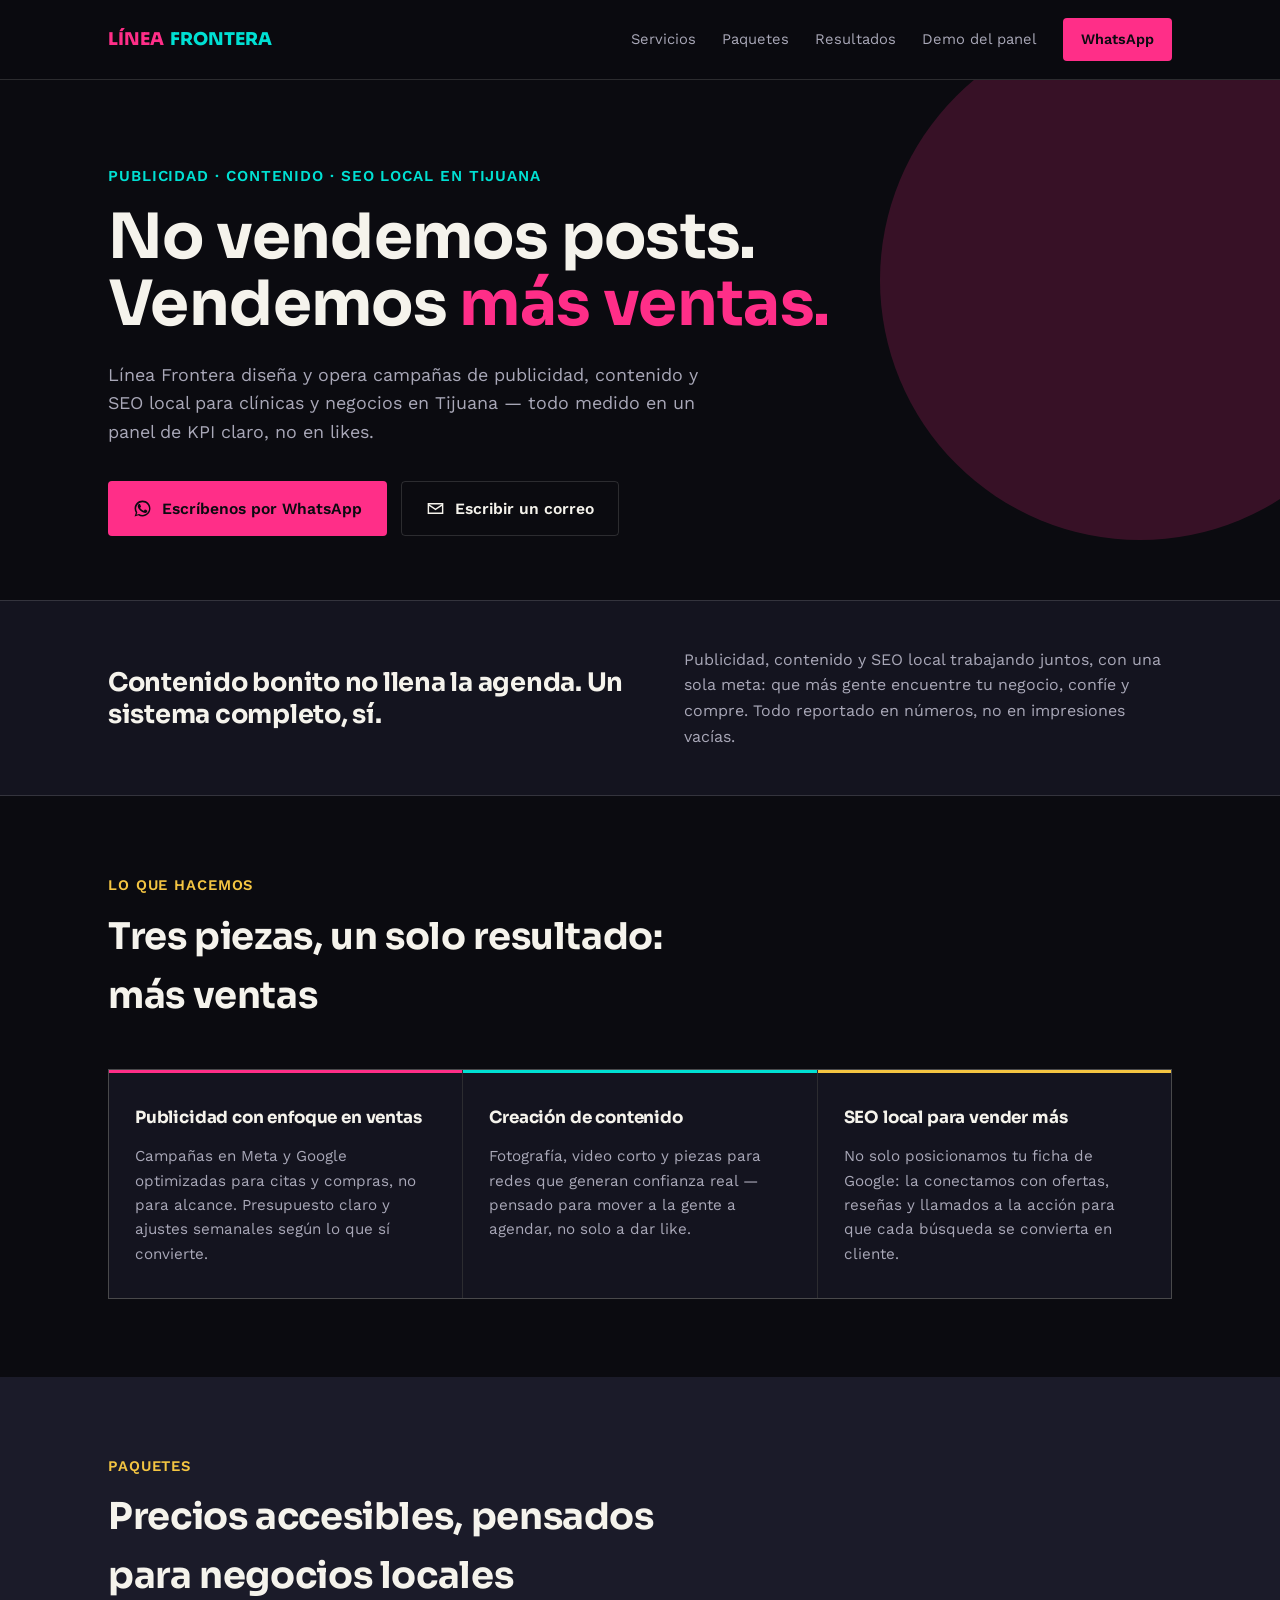
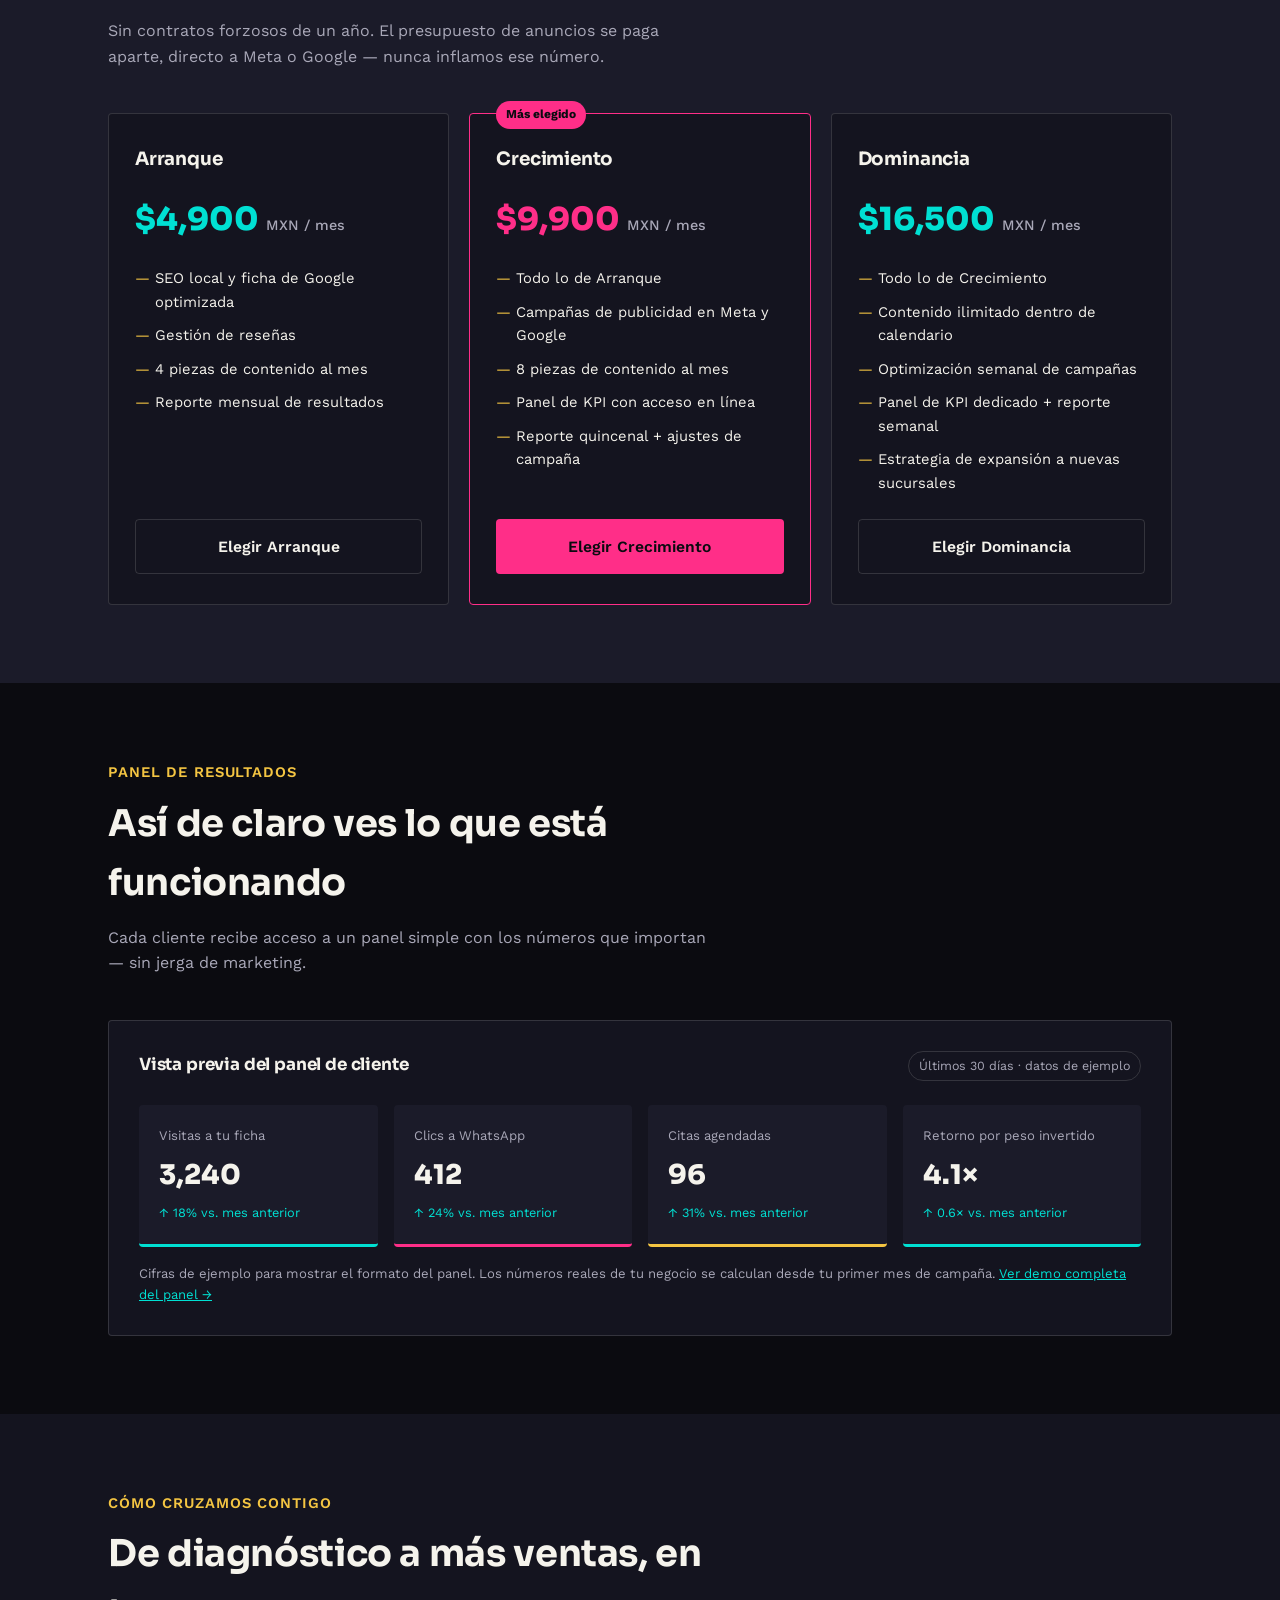
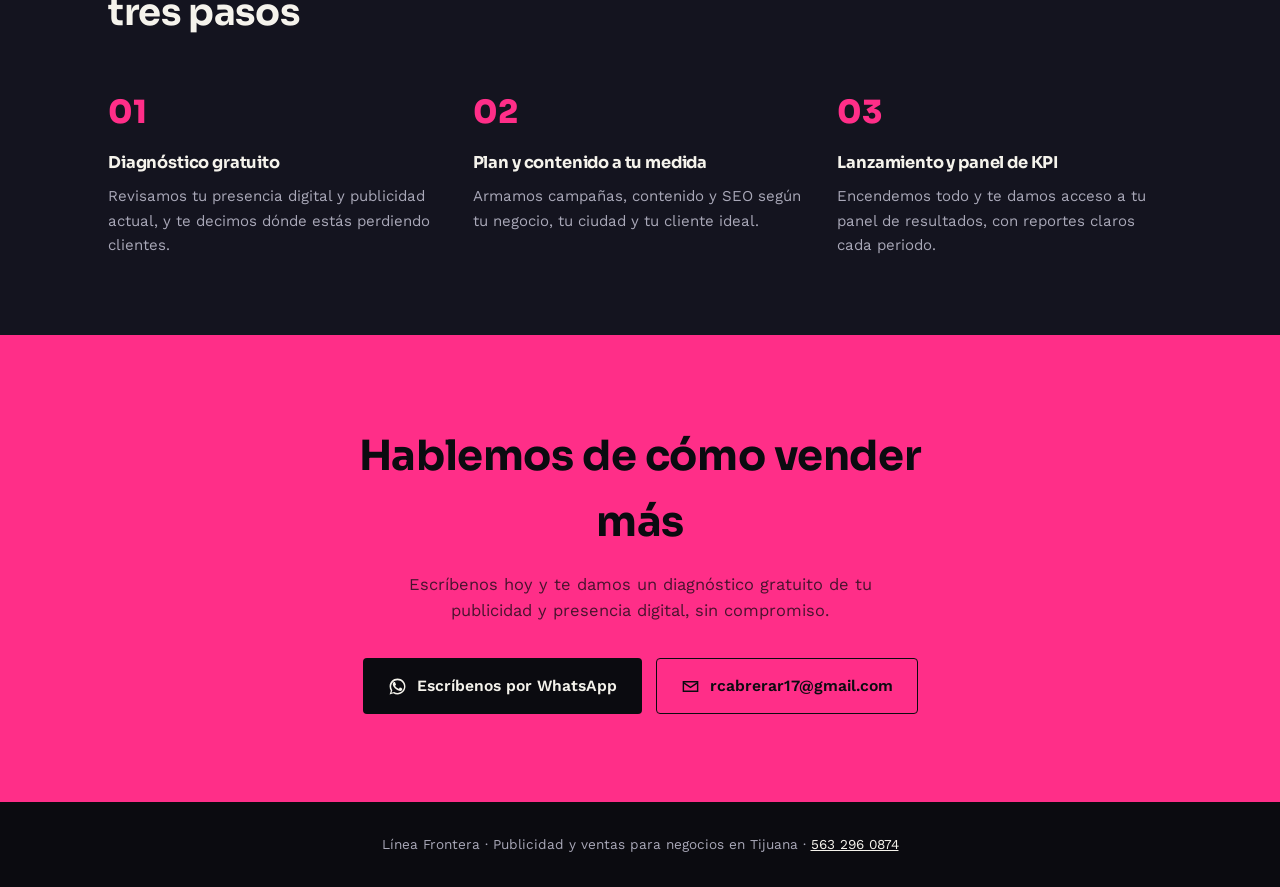
==== index.html @ 4ae6b90d "Add files via upload" ====
<!DOCTYPE html>
<html lang="es">
<head>
<meta charset="UTF-8">
<meta name="viewport" content="width=device-width, initial-scale=1.0">
<title>Línea Frontera — Publicidad y ventas para clínicas en Tijuana</title>
<meta name="description" content="Agencia de publicidad, contenido y SEO local en Tijuana enfocada en generar más pacientes y más ventas, con paneles de KPI claros.">
<link rel="stylesheet" href="styles.css">
</head>
<body>

<header class="top">
  <nav class="nav">
    <div class="brand"><span class="lf-b">LÍNEA</span><span class="lf-f">FRONTERA</span></div>
    <div class="nav-links" id="navLinks">
      <a class="link" href="#servicios">Servicios</a>
      <a class="link" href="#paquetes">Paquetes</a>
      <a class="link" href="#kpi">Resultados</a>
      <a class="link" href="admin.html">Demo del panel</a>
      <a class="cta-nav" href="#contacto">WhatsApp</a>
    </div>
    <button class="menu-btn" id="menuBtn" aria-label="Abrir menú">☰</button>
  </nav>
</header>

<section class="hero">
  <div class="blockbg"></div>
  <div class="wrap">
    <div class="kicker">Publicidad · Contenido · SEO local en Tijuana</div>
    <h1>No vendemos posts.<br>Vendemos <span class="hl">más ventas.</span></h1>
    <p class="lead">Línea Frontera diseña y opera campañas de publicidad, contenido y SEO local para clínicas y negocios en Tijuana — todo medido en un panel de KPI claro, no en likes.</p>
    <div class="cta-row" id="contacto">
      <a class="btn btn-primary" href="https://wa.me/525632960874?text=Hola%2C%20quiero%20informaci%C3%B3n%20sobre%20L%C3%ADnea%20Frontera" target="_blank" rel="noopener">
        <svg viewBox="0 0 24 24" fill="currentColor"><path d="M17.472 14.382c-.297-.149-1.758-.867-2.03-.967-.273-.099-.471-.148-.67.15-.197.297-.767.966-.94 1.164-.173.198-.347.223-.644.075-.297-.15-1.255-.463-2.39-1.475-.883-.788-1.48-1.761-1.653-2.059-.173-.297-.018-.458.13-.606.134-.133.298-.347.446-.52.149-.174.198-.298.298-.497.099-.198.05-.372-.025-.521-.075-.149-.669-1.612-.916-2.207-.242-.579-.487-.5-.669-.51-.173-.008-.371-.01-.57-.01-.198 0-.52.074-.792.372-.272.297-1.04 1.016-1.04 2.479 0 1.462 1.065 2.875 1.213 3.074.148.198 2.096 3.2 5.077 4.487.709.306 1.262.489 1.694.625.712.227 1.36.195 1.871.118.571-.085 1.758-.719 2.006-1.413.248-.694.248-1.289.173-1.413-.074-.124-.272-.198-.57-.347z"/><path d="M12.014 2C6.486 2 2 6.486 2 12.014c0 1.987.577 3.83 1.577 5.396L2 22l4.706-1.55a9.945 9.945 0 0 0 5.308 1.532h.004c5.528 0 10.014-4.486 10.014-10.014C22.032 6.486 17.546 2 12.014 2zm0 18.14h-.003a8.14 8.14 0 0 1-4.146-1.135l-.297-.176-3.09.994.994-3.033-.193-.312a8.11 8.11 0 0 1-1.257-4.35c0-4.478 3.647-8.126 8.13-8.126 4.478 0 8.126 3.648 8.126 8.13 0 4.478-3.648 8.008-8.264 8.008z"/></svg>
        Escríbenos por WhatsApp
      </a>
      <a class="btn btn-outline" href="mailto:rcabrerar17@gmail.com?subject=Quiero%20informaci%C3%B3n%20sobre%20L%C3%ADnea%20Frontera&body=Hola%2C%20me%20interesa%20saber%20m%C3%A1s%20sobre%20sus%20servicios.">
        <svg viewBox="0 0 24 24" fill="none" stroke="currentColor" stroke-width="1.8"><path d="M3 6h18v12H3z"/><path d="M3 7l9 6 9-6"/></svg>
        Escribir un correo
      </a>
    </div>
  </div>
</section>

<div class="strip">
  <div class="wrap">
    <h2>Contenido bonito no llena la agenda. Un sistema completo, sí.</h2>
    <p>Publicidad, contenido y SEO local trabajando juntos, con una sola meta: que más gente encuentre tu negocio, confíe y compre. Todo reportado en números, no en impresiones vacías.</p>
  </div>
</div>

<section class="services" id="servicios">
  <div class="wrap">
    <div class="section-head">
      <div class="kicker">Lo que hacemos</div>
      <h2>Tres piezas, un solo resultado: más ventas</h2>
    </div>
    <div class="services-grid">
      <div class="service">
        <h3>Publicidad con enfoque en ventas</h3>
        <p>Campañas en Meta y Google optimizadas para citas y compras, no para alcance. Presupuesto claro y ajustes semanales según lo que sí convierte.</p>
      </div>
      <div class="service">
        <h3>Creación de contenido</h3>
        <p>Fotografía, video corto y piezas para redes que generan confianza real — pensado para mover a la gente a agendar, no solo a dar like.</p>
      </div>
      <div class="service">
        <h3>SEO local para vender más</h3>
        <p>No solo posicionamos tu ficha de Google: la conectamos con ofertas, reseñas y llamados a la acción para que cada búsqueda se convierta en cliente.</p>
      </div>
    </div>
  </div>
</section>

<section class="packages" id="paquetes">
  <div class="wrap">
    <div class="section-head">
      <div class="kicker">Paquetes</div>
      <h2>Precios accesibles, pensados para negocios locales</h2>
      <p>Sin contratos forzosos de un año. El presupuesto de anuncios se paga aparte, directo a Meta o Google — nunca inflamos ese número.</p>
    </div>
    <div class="pkg-grid">
      <div class="pkg">
        <h3>Arranque</h3>
        <div class="price">$4,900 <small>MXN / mes</small></div>
        <ul>
          <li>SEO local y ficha de Google optimizada</li>
          <li>Gestión de reseñas</li>
          <li>4 piezas de contenido al mes</li>
          <li>Reporte mensual de resultados</li>
        </ul>
        <a class="btn btn-outline" href="https://wa.me/525632960874?text=Hola%2C%20quiero%20el%20paquete%20Arranque%20de%20L%C3%ADnea%20Frontera" target="_blank" rel="noopener">Elegir Arranque</a>
      </div>
      <div class="pkg featured">
        <h3>Crecimiento</h3>
        <div class="price">$9,900 <small>MXN / mes</small></div>
        <ul>
          <li>Todo lo de Arranque</li>
          <li>Campañas de publicidad en Meta y Google</li>
          <li>8 piezas de contenido al mes</li>
          <li>Panel de KPI con acceso en línea</li>
          <li>Reporte quincenal + ajustes de campaña</li>
        </ul>
        <a class="btn btn-primary" href="https://wa.me/525632960874?text=Hola%2C%20quiero%20el%20paquete%20Crecimiento%20de%20L%C3%ADnea%20Frontera" target="_blank" rel="noopener">Elegir Crecimiento</a>
      </div>
      <div class="pkg">
        <h3>Dominancia</h3>
        <div class="price">$16,500 <small>MXN / mes</small></div>
        <ul>
          <li>Todo lo de Crecimiento</li>
          <li>Contenido ilimitado dentro de calendario</li>
          <li>Optimización semanal de campañas</li>
          <li>Panel de KPI dedicado + reporte semanal</li>
          <li>Estrategia de expansión a nuevas sucursales</li>
        </ul>
        <a class="btn btn-outline" href="https://wa.me/525632960874?text=Hola%2C%20quiero%20el%20paquete%20Dominancia%20de%20L%C3%ADnea%20Frontera" target="_blank" rel="noopener">Elegir Dominancia</a>
      </div>
    </div>
  </div>
</section>

<section class="kpi" id="kpi">
  <div class="wrap">
    <div class="section-head">
      <div class="kicker">Panel de resultados</div>
      <h2>Así de claro ves lo que está funcionando</h2>
      <p>Cada cliente recibe acceso a un panel simple con los números que importan — sin jerga de marketing.</p>
    </div>
    <div class="kpi-panel">
      <div class="kpi-panel-head">
        <h3>Vista previa del panel de cliente</h3>
        <span class="kpi-tag">Últimos 30 días · datos de ejemplo</span>
      </div>
      <div class="kpi-cards">
        <div class="kpi-card">
          <div class="label">Visitas a tu ficha</div>
          <div class="value">3,240</div>
          <div class="delta">↑ 18% vs. mes anterior</div>
        </div>
        <div class="kpi-card">
          <div class="label">Clics a WhatsApp</div>
          <div class="value">412</div>
          <div class="delta">↑ 24% vs. mes anterior</div>
        </div>
        <div class="kpi-card">
          <div class="label">Citas agendadas</div>
          <div class="value">96</div>
          <div class="delta">↑ 31% vs. mes anterior</div>
        </div>
        <div class="kpi-card">
          <div class="label">Retorno por peso invertido</div>
          <div class="value">4.1×</div>
          <div class="delta">↑ 0.6× vs. mes anterior</div>
        </div>
      </div>
      <p class="kpi-caption">Cifras de ejemplo para mostrar el formato del panel. Los números reales de tu negocio se calculan desde tu primer mes de campaña. <a href="admin.html" style="color:var(--cyan)">Ver demo completa del panel →</a></p>
    </div>
  </div>
</section>

<section class="process">
  <div class="wrap">
    <div class="section-head">
      <div class="kicker">Cómo cruzamos contigo</div>
      <h2>De diagnóstico a más ventas, en tres pasos</h2>
    </div>
    <div class="steps">
      <div class="step">
        <div class="num">01</div>
        <h3>Diagnóstico gratuito</h3>
        <p>Revisamos tu presencia digital y publicidad actual, y te decimos dónde estás perdiendo clientes.</p>
      </div>
      <div class="step">
        <div class="num">02</div>
        <h3>Plan y contenido a tu medida</h3>
        <p>Armamos campañas, contenido y SEO según tu negocio, tu ciudad y tu cliente ideal.</p>
      </div>
      <div class="step">
        <div class="num">03</div>
        <h3>Lanzamiento y panel de KPI</h3>
        <p>Encendemos todo y te damos acceso a tu panel de resultados, con reportes claros cada periodo.</p>
      </div>
    </div>
  </div>
</section>

<section class="final">
  <div class="wrap">
    <h2>Hablemos de cómo vender más</h2>
    <p>Escríbenos hoy y te damos un diagnóstico gratuito de tu publicidad y presencia digital, sin compromiso.</p>
    <div class="cta-row">
      <a class="btn btn-primary" href="https://wa.me/525632960874?text=Hola%2C%20quiero%20mi%20diagn%C3%B3stico%20gratuito%20con%20L%C3%ADnea%20Frontera" target="_blank" rel="noopener">
        <svg viewBox="0 0 24 24" fill="currentColor"><path d="M17.472 14.382c-.297-.149-1.758-.867-2.03-.967-.273-.099-.471-.148-.67.15-.197.297-.767.966-.94 1.164-.173.198-.347.223-.644.075-.297-.15-1.255-.463-2.39-1.475-.883-.788-1.48-1.761-1.653-2.059-.173-.297-.018-.458.13-.606.134-.133.298-.347.446-.52.149-.174.198-.298.298-.497.099-.198.05-.372-.025-.521-.075-.149-.669-1.612-.916-2.207-.242-.579-.487-.5-.669-.51-.173-.008-.371-.01-.57-.01-.198 0-.52.074-.792.372-.272.297-1.04 1.016-1.04 2.479 0 1.462 1.065 2.875 1.213 3.074.148.198 2.096 3.2 5.077 4.487.709.306 1.262.489 1.694.625.712.227 1.36.195 1.871.118.571-.085 1.758-.719 2.006-1.413.248-.694.248-1.289.173-1.413-.074-.124-.272-.198-.57-.347z"/><path d="M12.014 2C6.486 2 2 6.486 2 12.014c0 1.987.577 3.83 1.577 5.396L2 22l4.706-1.55a9.945 9.945 0 0 0 5.308 1.532h.004c5.528 0 10.014-4.486 10.014-10.014C22.032 6.486 17.546 2 12.014 2zm0 18.14h-.003a8.14 8.14 0 0 1-4.146-1.135l-.297-.176-3.09.994.994-3.033-.193-.312a8.11 8.11 0 0 1-1.257-4.35c0-4.478 3.647-8.126 8.13-8.126 4.478 0 8.126 3.648 8.126 8.13 0 4.478-3.648 8.008-8.264 8.008z"/></svg>
        Escríbenos por WhatsApp
      </a>
      <a class="btn btn-outline" href="mailto:rcabrerar17@gmail.com?subject=Quiero%20mi%20diagn%C3%B3stico%20gratuito&body=Hola%2C%20me%20interesa%20el%20diagn%C3%B3stico%20gratuito%20de%20L%C3%ADnea%20Frontera.">
        <svg viewBox="0 0 24 24" fill="none" stroke="currentColor" stroke-width="1.8"><path d="M3 6h18v12H3z"/><path d="M3 7l9 6 9-6"/></svg>
        rcabrerar17@gmail.com
      </a>
    </div>
  </div>
</section>

<footer>
  Línea Frontera · Publicidad y ventas para negocios en Tijuana · <a href="tel:+525632960874">563 296 0874</a>
</footer>

<script src="script.js"></script>
</body>
</html>
---- styles.css ----
@import url('https://fonts.googleapis.com/css2?family=Sora:wght@500;600;700;800&family=Work+Sans:wght@400;500;600&display=swap');

:root{
  --ink: #0B0B10;
  --panel: #14141F;
  --panel-2: #1B1B29;
  --paper: #F5F3EC;
  --magenta: #FF2E88;
  --cyan: #00E0D3;
  --gold: #F4C542;
  --line: rgba(245,243,236,0.14);
  --muted: #A9A8B8;
  --radius: 4px;
}

*{ box-sizing:border-box; margin:0; padding:0; }
html{ scroll-behavior: smooth; }
body{
  background: var(--ink);
  color: var(--paper);
  font-family: 'Work Sans', sans-serif;
  line-height: 1.6;
  -webkit-font-smoothing: antialiased;
}
h1,h2,h3,.display{
  font-family:'Sora', sans-serif;
  font-weight: 700;
  letter-spacing: -0.01em;
  color: var(--paper);
}
a{ color: inherit; }
.wrap{ max-width: 1120px; margin: 0 auto; padding: 0 28px; }

/* NAV */
header.top{
  position: sticky; top:0; z-index: 50;
  background: rgba(11,11,16,0.92);
  backdrop-filter: blur(6px);
  border-bottom: 1px solid var(--line);
}
.nav{ display:flex; align-items:center; justify-content:space-between; padding: 18px 28px; max-width:1120px; margin:0 auto; }
.brand{ font-family:'Sora',sans-serif; font-weight:800; font-size:1.1rem; display:flex; gap:6px; }
.brand .lf-b{ color: var(--magenta); }
.brand .lf-f{ color: var(--cyan); }
.nav-links{ display:flex; align-items:center; gap: 26px; }
.nav-links a.link{ font-size:0.92rem; color: var(--muted); text-decoration:none; }
.nav-links a.link:hover{ color: var(--paper); }
.cta-nav{
  background: var(--magenta); color: var(--ink); font-weight:600;
  padding: 10px 18px; border-radius: var(--radius); text-decoration:none; font-size:0.9rem;
}
.menu-btn{ display:none; background:none; border:none; color:var(--paper); font-size:1.4rem; cursor:pointer; }

@media (max-width: 780px){
  .nav-links{ display:none; }
  .menu-btn{ display:block; }
  .nav-links.open{
    display:flex; position:absolute; top:64px; left:0; right:0;
    background: var(--ink); flex-direction:column; padding: 20px 28px; gap:16px;
    border-bottom:1px solid var(--line);
  }
}

/* HERO */
.hero{ padding: 84px 0 64px; position:relative; overflow:hidden; }
.hero .blockbg{
  position:absolute; top:-60px; right:-120px; width:520px; height:520px;
  background: var(--magenta); filter: blur(0px); opacity:0.18; border-radius:50%;
}
.hero .kicker{ color: var(--cyan); font-weight:600; font-size:0.95rem; margin-bottom:16px; text-transform:uppercase; letter-spacing:0.06em; }
.hero h1{ font-size: clamp(2.3rem, 5.4vw, 3.9rem); line-height:1.06; max-width:16ch; position:relative; z-index:1; }
.hero h1 .hl{ color: var(--magenta); }
.hero p.lead{ margin-top:24px; max-width:54ch; font-size:1.12rem; color: var(--muted); position:relative; z-index:1; }
.cta-row{ margin-top:34px; display:flex; gap:14px; flex-wrap:wrap; position:relative; z-index:1; }

.btn{
  display:inline-flex; align-items:center; gap:10px; padding:14px 24px;
  font-weight:600; font-size:0.98rem; text-decoration:none; border-radius: var(--radius);
  border: 1.5px solid transparent; transition: transform .15s ease, background .15s ease;
}
.btn:hover{ transform: translateY(-2px); }
.btn-primary{ background: var(--magenta); color: var(--ink); }
.btn-primary:hover{ background:#ff56a0; }
.btn-outline{ background:transparent; color: var(--paper); border-color: var(--line); }
.btn-outline:hover{ border-color: var(--paper); }
.btn svg{ width:19px; height:19px; flex-shrink:0; }

/* STRIP */
.strip{ background: var(--panel); padding: 46px 0; border-top:1px solid var(--line); border-bottom:1px solid var(--line); }
.strip .wrap{ display:grid; grid-template-columns:1.1fr 1fr; gap:40px; align-items:center; }
.strip h2{ font-size:1.6rem; line-height:1.25; }
.strip p{ color: var(--muted); }
@media (max-width:760px){ .strip .wrap{ grid-template-columns:1fr; } }

/* SECTION HEAD */
.section-head{ max-width:60ch; margin-bottom:44px; }
.section-head .kicker{ color: var(--gold); font-weight:600; font-size:0.92rem; margin-bottom:10px; text-transform:uppercase; letter-spacing:0.06em; }
.section-head h2{ font-size: clamp(1.7rem, 3vw, 2.3rem); }
.section-head p{ color: var(--muted); margin-top:12px; }

/* SERVICES */
section.services{ padding: 78px 0; }
.services-grid{ display:grid; grid-template-columns:repeat(3,1fr); gap:1px; background: var(--line); border:1px solid var(--line); }
.service{ background: var(--panel); padding:32px 26px; border-top:3px solid var(--magenta); }
.service:nth-child(2){ border-top-color: var(--cyan); }
.service:nth-child(3){ border-top-color: var(--gold); }
.service h3{ font-size:1.05rem; margin-bottom:12px; }
.service p{ color: var(--muted); font-size:0.95rem; }
@media (max-width:760px){ .services-grid{ grid-template-columns:1fr; } }

/* PACKAGES */
section.packages{ padding: 78px 0; background: var(--panel-2); }
.pkg-grid{ display:grid; grid-template-columns:repeat(3,1fr); gap:20px; margin-top:40px; }
.pkg{ background: var(--panel); border:1px solid var(--line); border-radius: var(--radius); padding: 30px 26px; display:flex; flex-direction:column; }
.pkg.featured{ border-color: var(--magenta); position:relative; }
.pkg.featured::before{
  content:"Más elegido"; position:absolute; top:-13px; left:26px;
  background: var(--magenta); color: var(--ink); font-size:0.75rem; font-weight:700;
  padding: 4px 10px; border-radius: 999px;
}
.pkg h3{ font-size:1.15rem; margin-bottom:6px; }
.pkg .price{ font-family:'Sora',sans-serif; font-weight:800; font-size:2rem; margin: 14px 0 4px; color: var(--cyan); }
.pkg.featured .price{ color: var(--magenta); }
.pkg .price small{ font-family:'Work Sans',sans-serif; font-weight:500; font-size:0.9rem; color: var(--muted); }
.pkg ul{ list-style:none; margin: 18px 0 24px; display:flex; flex-direction:column; gap:10px; flex-grow:1; }
.pkg ul li{ font-size:0.92rem; color: var(--paper); padding-left:20px; position:relative; }
.pkg ul li::before{ content:"—"; position:absolute; left:0; color: var(--gold); }
.pkg .btn{ justify-content:center; width:100%; }
@media (max-width:900px){ .pkg-grid{ grid-template-columns:1fr; } }

/* KPI PREVIEW */
section.kpi{ padding: 78px 0; }
.kpi-panel{ background: var(--panel); border:1px solid var(--line); border-radius: var(--radius); padding: 30px; }
.kpi-panel-head{ display:flex; justify-content:space-between; align-items:center; margin-bottom: 24px; flex-wrap:wrap; gap:10px; }
.kpi-panel-head h3{ font-size:1.05rem; }
.kpi-tag{ font-size:0.78rem; color: var(--muted); border:1px solid var(--line); padding:4px 10px; border-radius:999px; }
.kpi-cards{ display:grid; grid-template-columns:repeat(4,1fr); gap:16px; }
.kpi-card{ background: var(--panel-2); border-radius: var(--radius); padding:20px; border-bottom:3px solid var(--cyan); }
.kpi-card:nth-child(2){ border-bottom-color: var(--magenta); }
.kpi-card:nth-child(3){ border-bottom-color: var(--gold); }
.kpi-card:nth-child(4){ border-bottom-color: var(--cyan); }
.kpi-card .label{ font-size:0.82rem; color: var(--muted); margin-bottom:8px; }
.kpi-card .value{ font-family:'Sora',sans-serif; font-weight:800; font-size:1.7rem; }
.kpi-card .delta{ font-size:0.8rem; color: var(--cyan); margin-top:6px; }
.kpi-caption{ margin-top:16px; font-size:0.82rem; color: var(--muted); }
@media (max-width:760px){ .kpi-cards{ grid-template-columns:1fr 1fr; } }

/* PROCESS */
section.process{ padding: 78px 0; background: var(--panel); }
.steps{ display:grid; grid-template-columns:repeat(3,1fr); gap:30px; margin-top:38px; }
.step .num{ font-family:'Sora',sans-serif; font-size:2rem; font-weight:800; color: var(--magenta); margin-bottom:12px; }
.step h3{ font-size:1.02rem; margin-bottom:8px; }
.step p{ color: var(--muted); font-size:0.94rem; }
@media (max-width:760px){ .steps{ grid-template-columns:1fr; gap:32px; } }

/* FINAL CTA */
section.final{ background: var(--magenta); color: var(--ink); padding:88px 0; text-align:center; }
section.final h2{ color: var(--ink); font-size: clamp(1.9rem,4vw,2.6rem); max-width:20ch; margin:0 auto 16px; }
section.final p{ color: rgba(11,11,16,0.75); max-width:48ch; margin:0 auto 30px; font-size:1.03rem; }
section.final .cta-row{ justify-content:center; }
section.final .btn-primary{ background: var(--ink); color: var(--paper); }
section.final .btn-primary:hover{ background:#000; }
section.final .btn-outline{ border-color: var(--ink); color: var(--ink); }
section.final .btn-outline:hover{ background: var(--ink); color: var(--paper); }

footer{ padding: 32px 0; text-align:center; color: var(--muted); font-size:0.85rem; background: var(--ink); }
footer a{ color: var(--paper); }

/* ===== ADMIN DEMO PANEL ===== */
.admin-body{ background: var(--ink); min-height:100vh; }
.admin-shell{ display:flex; min-height:100vh; }

.sidebar{
  width: 240px; flex-shrink:0; background: var(--panel);
  border-right:1px solid var(--line); padding: 24px 18px;
  display:flex; flex-direction:column; gap: 26px;
}
.sidebar .brand{ font-size:1rem; padding: 0 6px; }
.sidebar nav{ display:flex; flex-direction:column; gap:4px; }
.sidebar nav button{
  all:unset; cursor:pointer; padding: 11px 14px; border-radius: var(--radius);
  font-size:0.92rem; color: var(--muted); font-weight:500;
}
.sidebar nav button:hover{ background: var(--panel-2); color: var(--paper); }
.sidebar nav button.active{ background: var(--magenta); color: var(--ink); font-weight:600; }
.sidebar .back{ margin-top:auto; font-size:0.85rem; color: var(--muted); text-decoration:none; }
.sidebar .back:hover{ color: var(--paper); }

.admin-main{ flex-grow:1; padding: 28px 34px; max-width: 1100px; }
.admin-topbar{ display:flex; justify-content:space-between; align-items:center; margin-bottom: 26px; flex-wrap:wrap; gap:12px; }
.admin-topbar h1{ font-size:1.3rem; }
.range-select{
  background: var(--panel); border:1px solid var(--line); color: var(--paper);
  padding: 8px 12px; border-radius: var(--radius); font-size:0.85rem; font-family:'Work Sans',sans-serif;
}

.admin-panel-view{ display:none; }
.admin-panel-view.active{ display:block; }

.admin-kpi-cards{ display:grid; grid-template-columns:repeat(4,1fr); gap:16px; margin-bottom: 30px; }
.admin-kpi-cards .kpi-card{ border-bottom-width:3px; }

.chart-card{ background: var(--panel); border:1px solid var(--line); border-radius: var(--radius); padding: 24px; margin-bottom: 26px; }
.chart-card h3{ font-size:0.98rem; margin-bottom: 20px; }
.bars{ display:flex; align-items:flex-end; gap: 10px; height: 160px; }
.bars .bar{ flex:1; background: linear-gradient(to top, var(--cyan), var(--magenta)); border-radius: 3px 3px 0 0; position:relative; }
.bars .bar span{ position:absolute; bottom:-22px; left:0; right:0; text-align:center; font-size:0.72rem; color: var(--muted); }

.table-card{ background: var(--panel); border:1px solid var(--line); border-radius: var(--radius); padding: 24px; overflow-x:auto; }
.table-card h3{ font-size:0.98rem; margin-bottom:18px; }
table{ width:100%; border-collapse: collapse; font-size:0.88rem; }
th{ text-align:left; color: var(--muted); font-weight:500; padding: 8px 10px; border-bottom:1px solid var(--line); }
td{ padding: 11px 10px; border-bottom:1px solid var(--line); }
.status{ padding: 3px 10px; border-radius:999px; font-size:0.76rem; font-weight:600; }
.status.nueva{ background: rgba(0,224,211,0.16); color: var(--cyan); }
.status.contactada{ background: rgba(244,197,66,0.16); color: var(--gold); }
.status.agendada{ background: rgba(255,46,136,0.16); color: var(--magenta); }

.content-grid{ display:grid; grid-template-columns:repeat(3,1fr); gap:16px; }
.content-item{ background: var(--panel); border:1px solid var(--line); border-radius: var(--radius); padding:18px; }
.content-item .tag{ font-size:0.75rem; color: var(--gold); font-weight:600; margin-bottom:8px; display:block; }
.content-item h4{ font-family:'Sora',sans-serif; font-size:0.95rem; margin-bottom:6px; }
.content-item p{ color: var(--muted); font-size:0.85rem; }

@media (max-width: 900px){
  .admin-shell{ flex-direction:column; }
  .sidebar{ width:100%; flex-direction:row; align-items:center; overflow-x:auto; }
  .sidebar nav{ flex-direction:row; }
  .sidebar .back{ display:none; }
  .admin-kpi-cards{ grid-template-columns:1fr 1fr; }
  .content-grid{ grid-template-columns:1fr; }
}
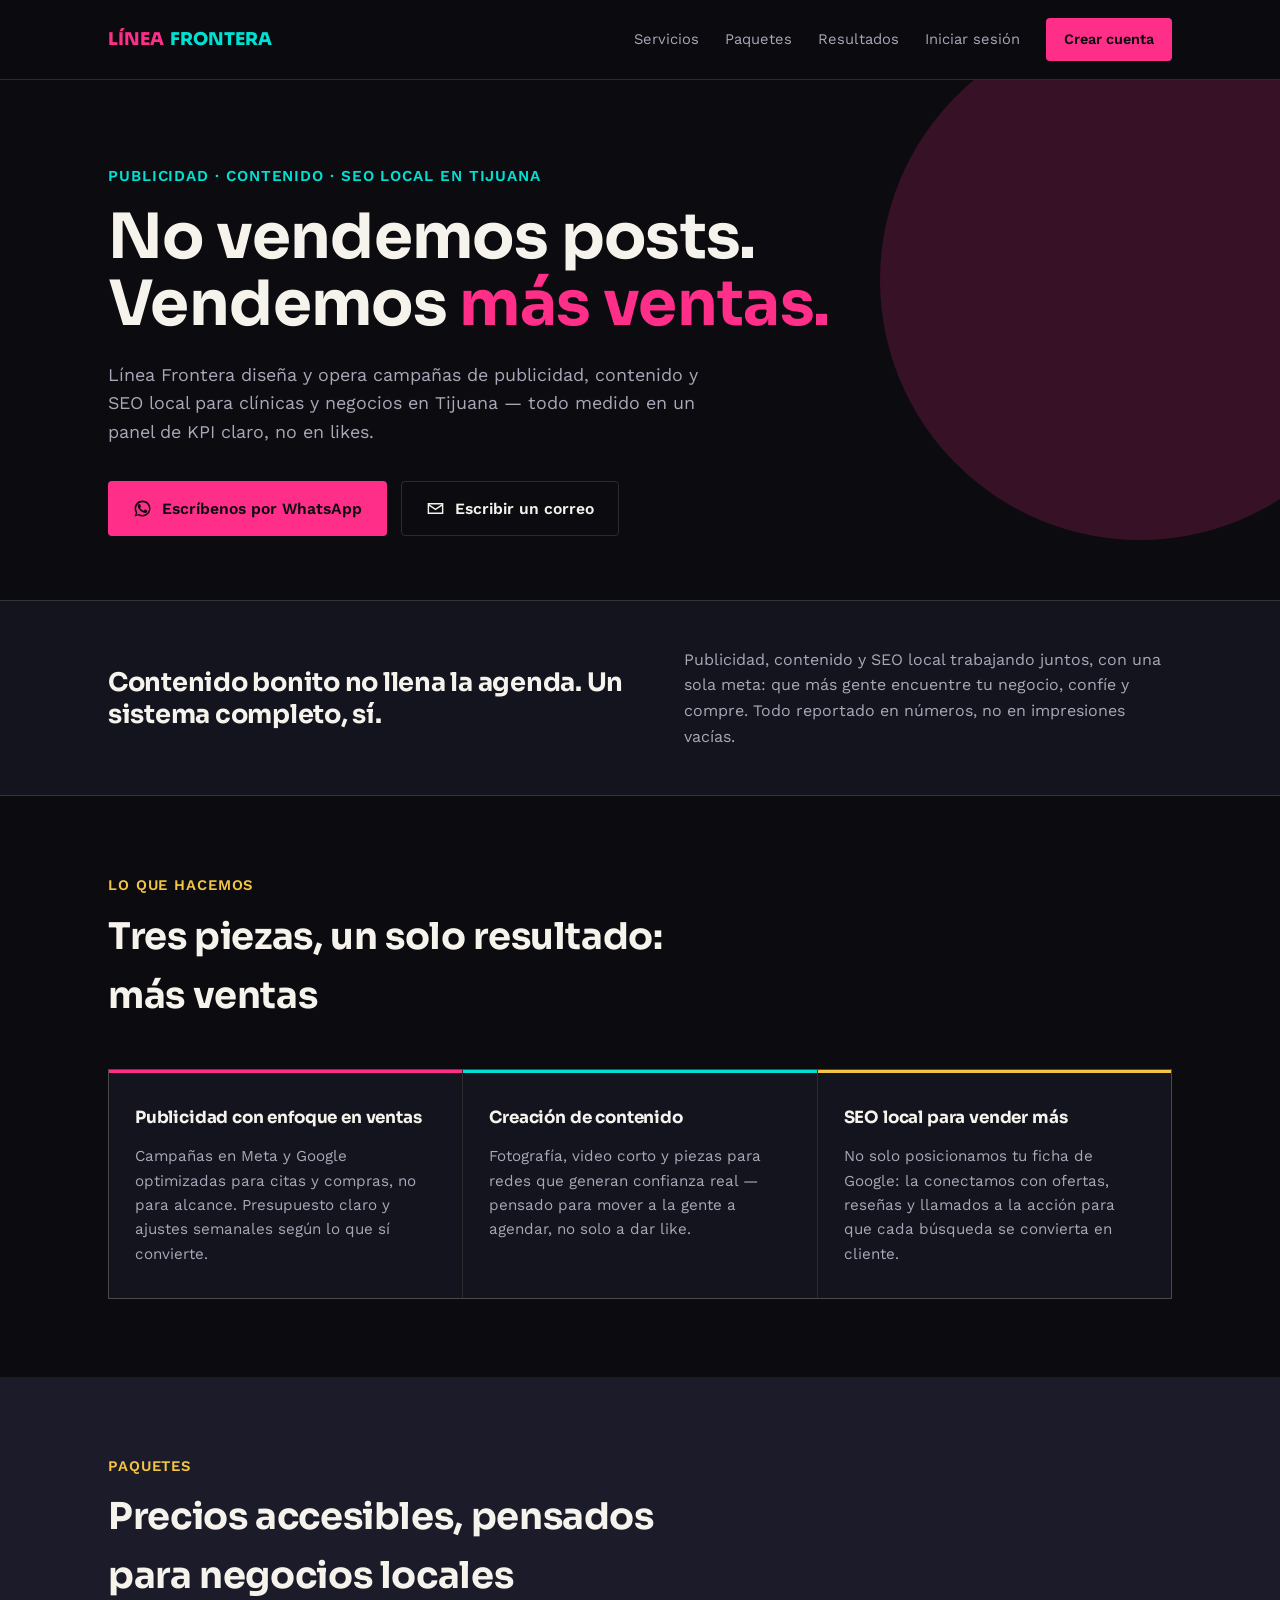
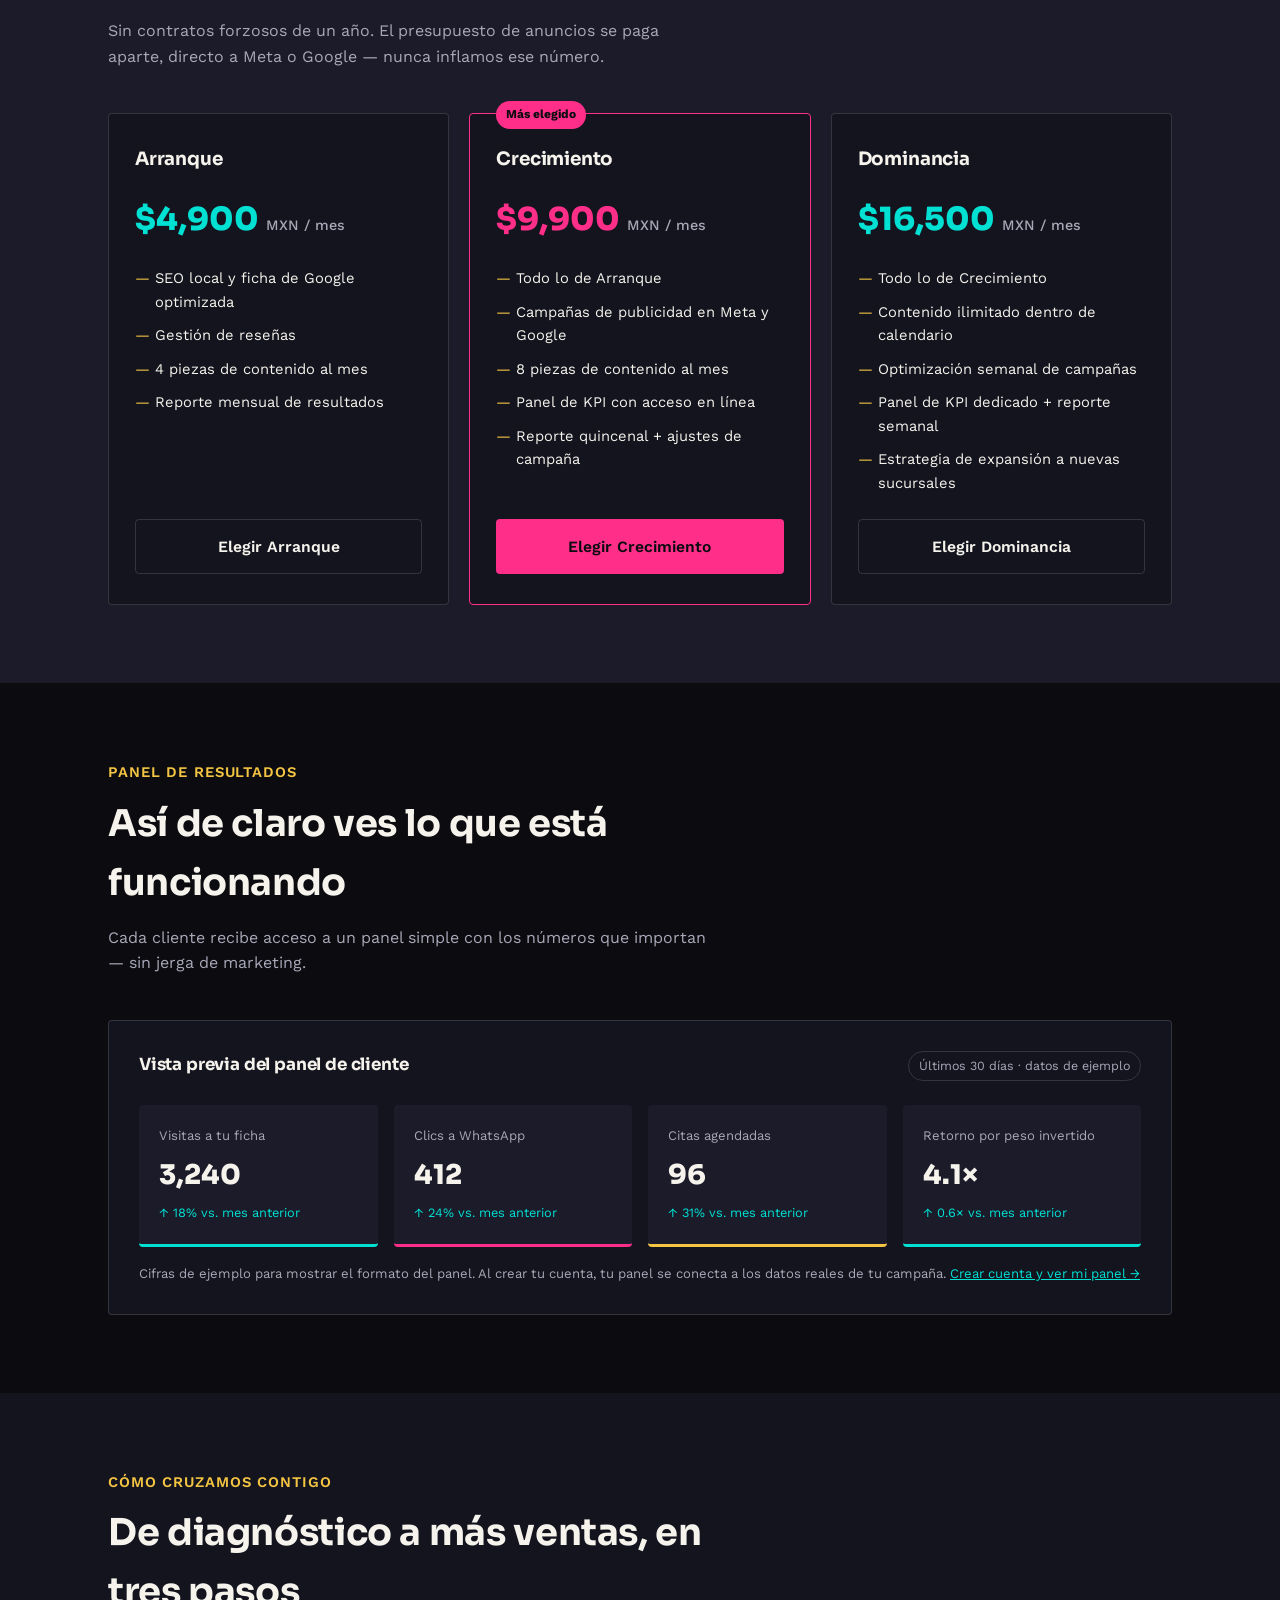
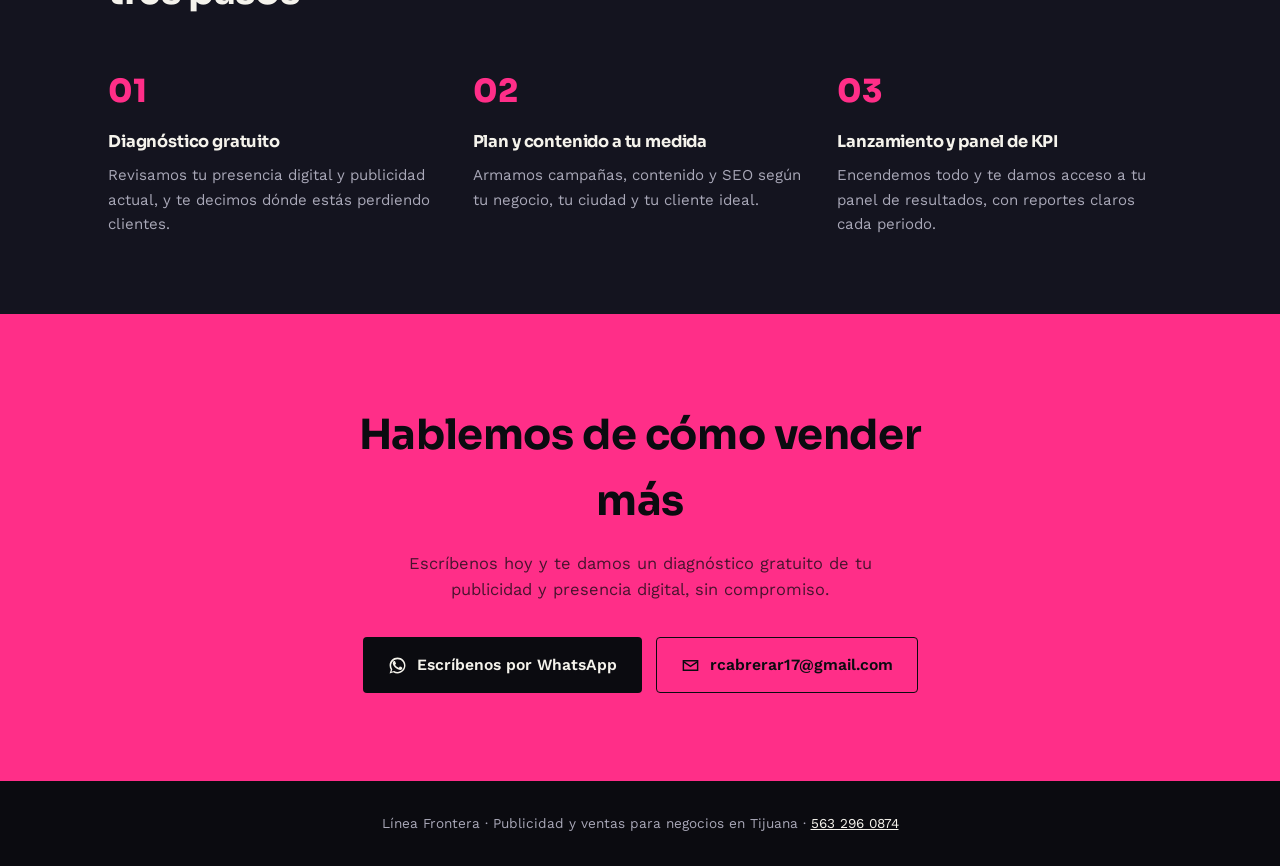
==== commit bc729c15: "Add files via upload" ====
--- a/index.html
+++ b/index.html
@@ -16,8 +16,8 @@
       <a class="link" href="#servicios">Servicios</a>
       <a class="link" href="#paquetes">Paquetes</a>
       <a class="link" href="#kpi">Resultados</a>
-      <a class="link" href="admin.html">Demo del panel</a>
-      <a class="cta-nav" href="#contacto">WhatsApp</a>
+      <a class="link" href="auth.html">Iniciar sesión</a>
+      <a class="cta-nav" href="auth.html?modo=crear">Crear cuenta</a>
     </div>
     <button class="menu-btn" id="menuBtn" aria-label="Abrir menú">☰</button>
   </nav>
@@ -27,8 +27,8 @@
   <div class="blockbg"></div>
   <div class="wrap">
     <div class="kicker">Publicidad · Contenido · SEO local en Tijuana</div>
-    <h1>No vendemos posts.<br>Vendemos <span class="hl">más ventas.</span></h1>
-    <p class="lead">Línea Frontera diseña y opera campañas de publicidad, contenido y SEO local para clínicas y negocios en Tijuana — todo medido en un panel de KPI claro, no en likes.</p>
+    <h1 id="heroTitle">No vendemos posts.<br>Vendemos <span class="hl">más ventas.</span></h1>
+    <p class="lead" id="heroSubtitle">Línea Frontera diseña y opera campañas de publicidad, contenido y SEO local para clínicas y negocios en Tijuana — todo medido en un panel de KPI claro, no en likes.</p>
     <div class="cta-row" id="contacto">
       <a class="btn btn-primary" href="https://wa.me/525632960874?text=Hola%2C%20quiero%20informaci%C3%B3n%20sobre%20L%C3%ADnea%20Frontera" target="_blank" rel="noopener">
         <svg viewBox="0 0 24 24" fill="currentColor"><path d="M17.472 14.382c-.297-.149-1.758-.867-2.03-.967-.273-.099-.471-.148-.67.15-.197.297-.767.966-.94 1.164-.173.198-.347.223-.644.075-.297-.15-1.255-.463-2.39-1.475-.883-.788-1.48-1.761-1.653-2.059-.173-.297-.018-.458.13-.606.134-.133.298-.347.446-.52.149-.174.198-.298.298-.497.099-.198.05-.372-.025-.521-.075-.149-.669-1.612-.916-2.207-.242-.579-.487-.5-.669-.51-.173-.008-.371-.01-.57-.01-.198 0-.52.074-.792.372-.272.297-1.04 1.016-1.04 2.479 0 1.462 1.065 2.875 1.213 3.074.148.198 2.096 3.2 5.077 4.487.709.306 1.262.489 1.694.625.712.227 1.36.195 1.871.118.571-.085 1.758-.719 2.006-1.413.248-.694.248-1.289.173-1.413-.074-.124-.272-.198-.57-.347z"/><path d="M12.014 2C6.486 2 2 6.486 2 12.014c0 1.987.577 3.83 1.577 5.396L2 22l4.706-1.55a9.945 9.945 0 0 0 5.308 1.532h.004c5.528 0 10.014-4.486 10.014-10.014C22.032 6.486 17.546 2 12.014 2zm0 18.14h-.003a8.14 8.14 0 0 1-4.146-1.135l-.297-.176-3.09.994.994-3.033-.193-.312a8.11 8.11 0 0 1-1.257-4.35c0-4.478 3.647-8.126 8.13-8.126 4.478 0 8.126 3.648 8.126 8.13 0 4.478-3.648 8.008-8.264 8.008z"/></svg>
@@ -82,18 +82,18 @@
     <div class="pkg-grid">
       <div class="pkg">
         <h3>Arranque</h3>
-        <div class="price">$4,900 <small>MXN / mes</small></div>
+        <div class="price"><span id="priceArranque">$4,900</span> <small>MXN / mes</small></div>
         <ul>
           <li>SEO local y ficha de Google optimizada</li>
           <li>Gestión de reseñas</li>
           <li>4 piezas de contenido al mes</li>
           <li>Reporte mensual de resultados</li>
         </ul>
-        <a class="btn btn-outline" href="https://wa.me/525632960874?text=Hola%2C%20quiero%20el%20paquete%20Arranque%20de%20L%C3%ADnea%20Frontera" target="_blank" rel="noopener">Elegir Arranque</a>
+        <a class="btn btn-outline" href="auth.html?modo=crear&amp;paquete=Arranque">Elegir Arranque</a>
       </div>
       <div class="pkg featured">
         <h3>Crecimiento</h3>
-        <div class="price">$9,900 <small>MXN / mes</small></div>
+        <div class="price"><span id="priceCrecimiento">$9,900</span> <small>MXN / mes</small></div>
         <ul>
           <li>Todo lo de Arranque</li>
           <li>Campañas de publicidad en Meta y Google</li>
@@ -101,11 +101,11 @@
           <li>Panel de KPI con acceso en línea</li>
           <li>Reporte quincenal + ajustes de campaña</li>
         </ul>
-        <a class="btn btn-primary" href="https://wa.me/525632960874?text=Hola%2C%20quiero%20el%20paquete%20Crecimiento%20de%20L%C3%ADnea%20Frontera" target="_blank" rel="noopener">Elegir Crecimiento</a>
+        <a class="btn btn-primary" href="auth.html?modo=crear&amp;paquete=Crecimiento">Elegir Crecimiento</a>
       </div>
       <div class="pkg">
         <h3>Dominancia</h3>
-        <div class="price">$16,500 <small>MXN / mes</small></div>
+        <div class="price"><span id="priceDominancia">$16,500</span> <small>MXN / mes</small></div>
         <ul>
           <li>Todo lo de Crecimiento</li>
           <li>Contenido ilimitado dentro de calendario</li>
@@ -113,7 +113,7 @@
           <li>Panel de KPI dedicado + reporte semanal</li>
           <li>Estrategia de expansión a nuevas sucursales</li>
         </ul>
-        <a class="btn btn-outline" href="https://wa.me/525632960874?text=Hola%2C%20quiero%20el%20paquete%20Dominancia%20de%20L%C3%ADnea%20Frontera" target="_blank" rel="noopener">Elegir Dominancia</a>
+        <a class="btn btn-outline" href="auth.html?modo=crear&amp;paquete=Dominancia">Elegir Dominancia</a>
       </div>
     </div>
   </div>
@@ -134,26 +134,26 @@
       <div class="kpi-cards">
         <div class="kpi-card">
           <div class="label">Visitas a tu ficha</div>
-          <div class="value">3,240</div>
+          <div class="value" id="kpiVisitas">3,240</div>
           <div class="delta">↑ 18% vs. mes anterior</div>
         </div>
         <div class="kpi-card">
           <div class="label">Clics a WhatsApp</div>
-          <div class="value">412</div>
+          <div class="value" id="kpiClics">412</div>
           <div class="delta">↑ 24% vs. mes anterior</div>
         </div>
         <div class="kpi-card">
           <div class="label">Citas agendadas</div>
-          <div class="value">96</div>
+          <div class="value" id="kpiCitas">96</div>
           <div class="delta">↑ 31% vs. mes anterior</div>
         </div>
         <div class="kpi-card">
           <div class="label">Retorno por peso invertido</div>
-          <div class="value">4.1×</div>
+          <div class="value" id="kpiRoas">4.1×</div>
           <div class="delta">↑ 0.6× vs. mes anterior</div>
         </div>
       </div>
-      <p class="kpi-caption">Cifras de ejemplo para mostrar el formato del panel. Los números reales de tu negocio se calculan desde tu primer mes de campaña. <a href="admin.html" style="color:var(--cyan)">Ver demo completa del panel →</a></p>
+      <p class="kpi-caption">Cifras de ejemplo para mostrar el formato del panel. Al crear tu cuenta, tu panel se conecta a los datos reales de tu campaña. <a href="auth.html?modo=crear" style="color:var(--cyan)">Crear cuenta y ver mi panel →</a></p>
     </div>
   </div>
 </section>
--- a/styles.css
+++ b/styles.css
@@ -230,3 +230,40 @@
   .admin-kpi-cards{ grid-template-columns:1fr 1fr; }
   .content-grid{ grid-template-columns:1fr; }
 }
+
+/* ===== AUTH (login / crear cuenta) ===== */
+.auth-section{ padding: 70px 0 90px; min-height: 70vh; }
+.auth-wrap{ display:flex; justify-content:center; }
+.auth-card{ background: var(--panel); border:1px solid var(--line); border-radius: var(--radius); padding: 34px; width: 100%; max-width: 420px; }
+.auth-tabs{ display:flex; gap:6px; margin-bottom: 26px; background: var(--panel-2); border-radius: var(--radius); padding:4px; }
+.auth-tab{ all:unset; flex:1; text-align:center; padding:10px; font-size:0.9rem; font-weight:600; color: var(--muted); cursor:pointer; border-radius: 3px; }
+.auth-tab.active{ background: var(--magenta); color: var(--ink); }
+.auth-form{ display:none; flex-direction:column; gap:6px; }
+.auth-form.active{ display:flex; }
+.auth-form label{ font-size:0.82rem; color: var(--muted); margin-top:10px; }
+.auth-form input, .auth-form select{
+  background: var(--panel-2); border:1px solid var(--line); color: var(--paper);
+  padding: 11px 12px; border-radius: var(--radius); font-family:'Work Sans',sans-serif; font-size:0.94rem;
+}
+.auth-form button{ margin-top: 20px; }
+.auth-error{ color: var(--magenta); font-size:0.82rem; min-height: 1em; margin-top:6px; }
+.auth-note{ margin-top:20px; font-size:0.8rem; color: var(--muted); text-align:center; }
+
+/* ===== CLIENT DASHBOARD ===== */
+.dash-header{ display:flex; justify-content:space-between; align-items:center; padding: 20px 28px; border-bottom:1px solid var(--line); }
+.dash-header .who{ font-size:0.92rem; color: var(--muted); }
+.dash-header .who strong{ color: var(--paper); }
+.logout-btn{ all:unset; cursor:pointer; color: var(--muted); font-size:0.85rem; }
+.logout-btn:hover{ color: var(--paper); }
+.dash-main{ max-width: 1080px; margin: 0 auto; padding: 36px 28px 70px; }
+.pkg-banner{
+  background: linear-gradient(120deg, var(--panel-2), var(--panel));
+  border:1px solid var(--line); border-left:4px solid var(--magenta);
+  border-radius: var(--radius); padding: 20px 24px; margin-bottom: 30px;
+  display:flex; justify-content:space-between; align-items:center; flex-wrap:wrap; gap:12px;
+}
+.pkg-banner .name{ font-family:'Sora',sans-serif; font-weight:700; font-size:1.1rem; }
+.pkg-banner .sub{ color: var(--muted); font-size:0.85rem; margin-top:4px; }
+.live-tag{ display:inline-flex; align-items:center; gap:6px; font-size:0.78rem; color: var(--cyan); border:1px solid var(--line); padding:5px 10px; border-radius:999px; }
+.live-dot{ width:7px; height:7px; border-radius:50%; background: var(--cyan); animation: pulse 1.8s infinite; }
+@keyframes pulse{ 0%,100%{ opacity:1; } 50%{ opacity:0.3; } }
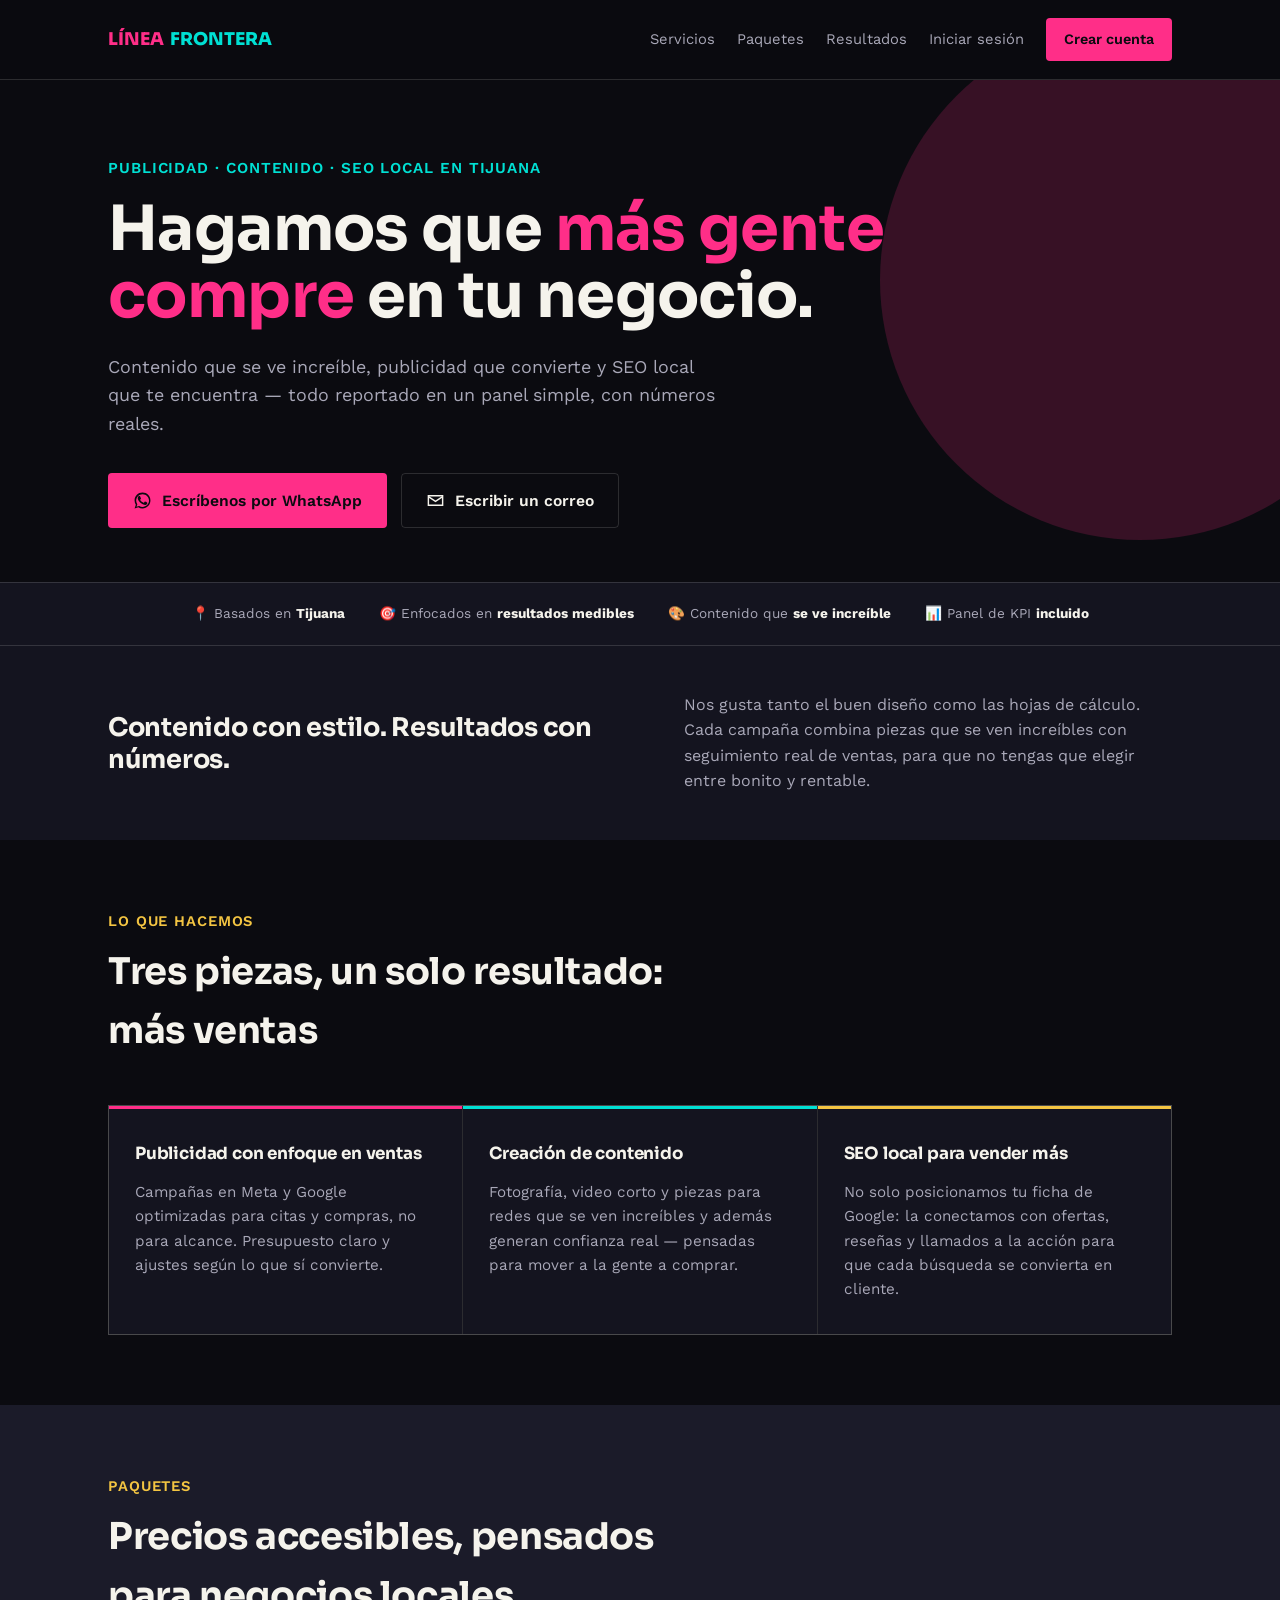
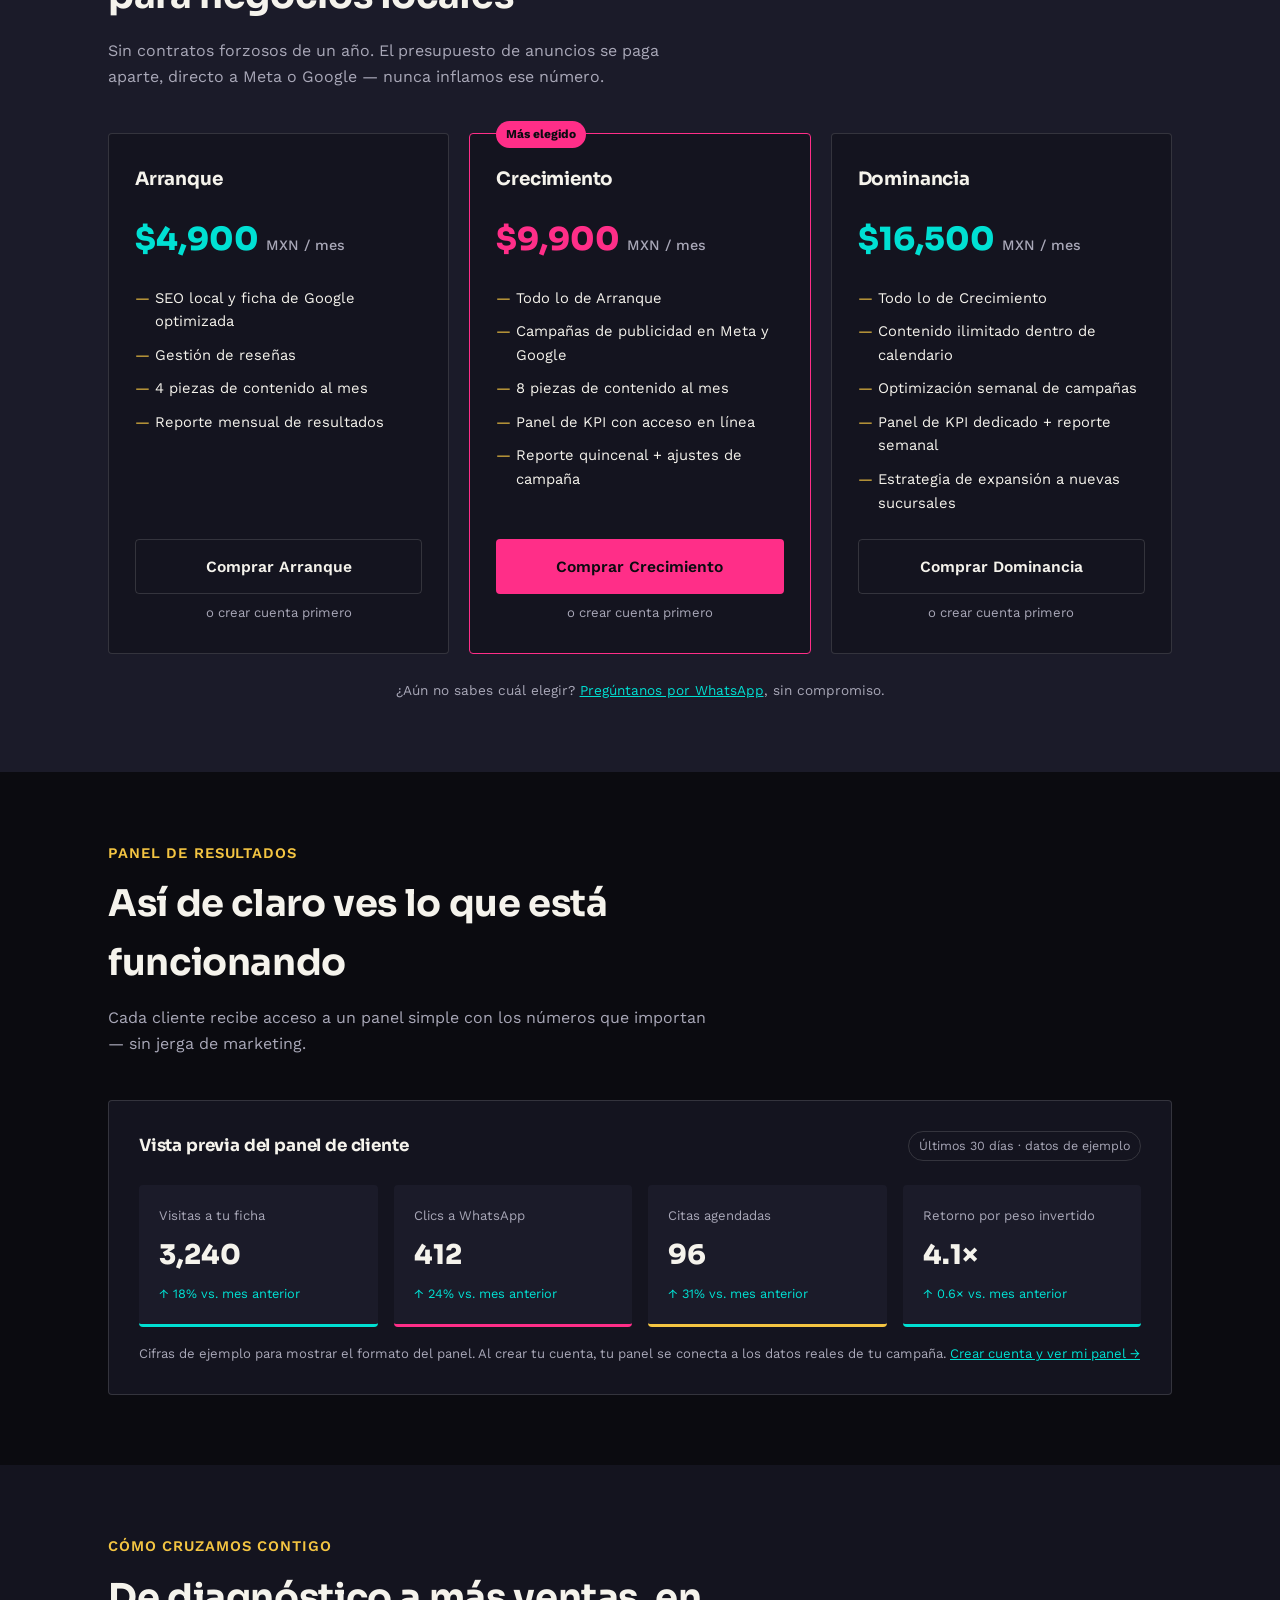
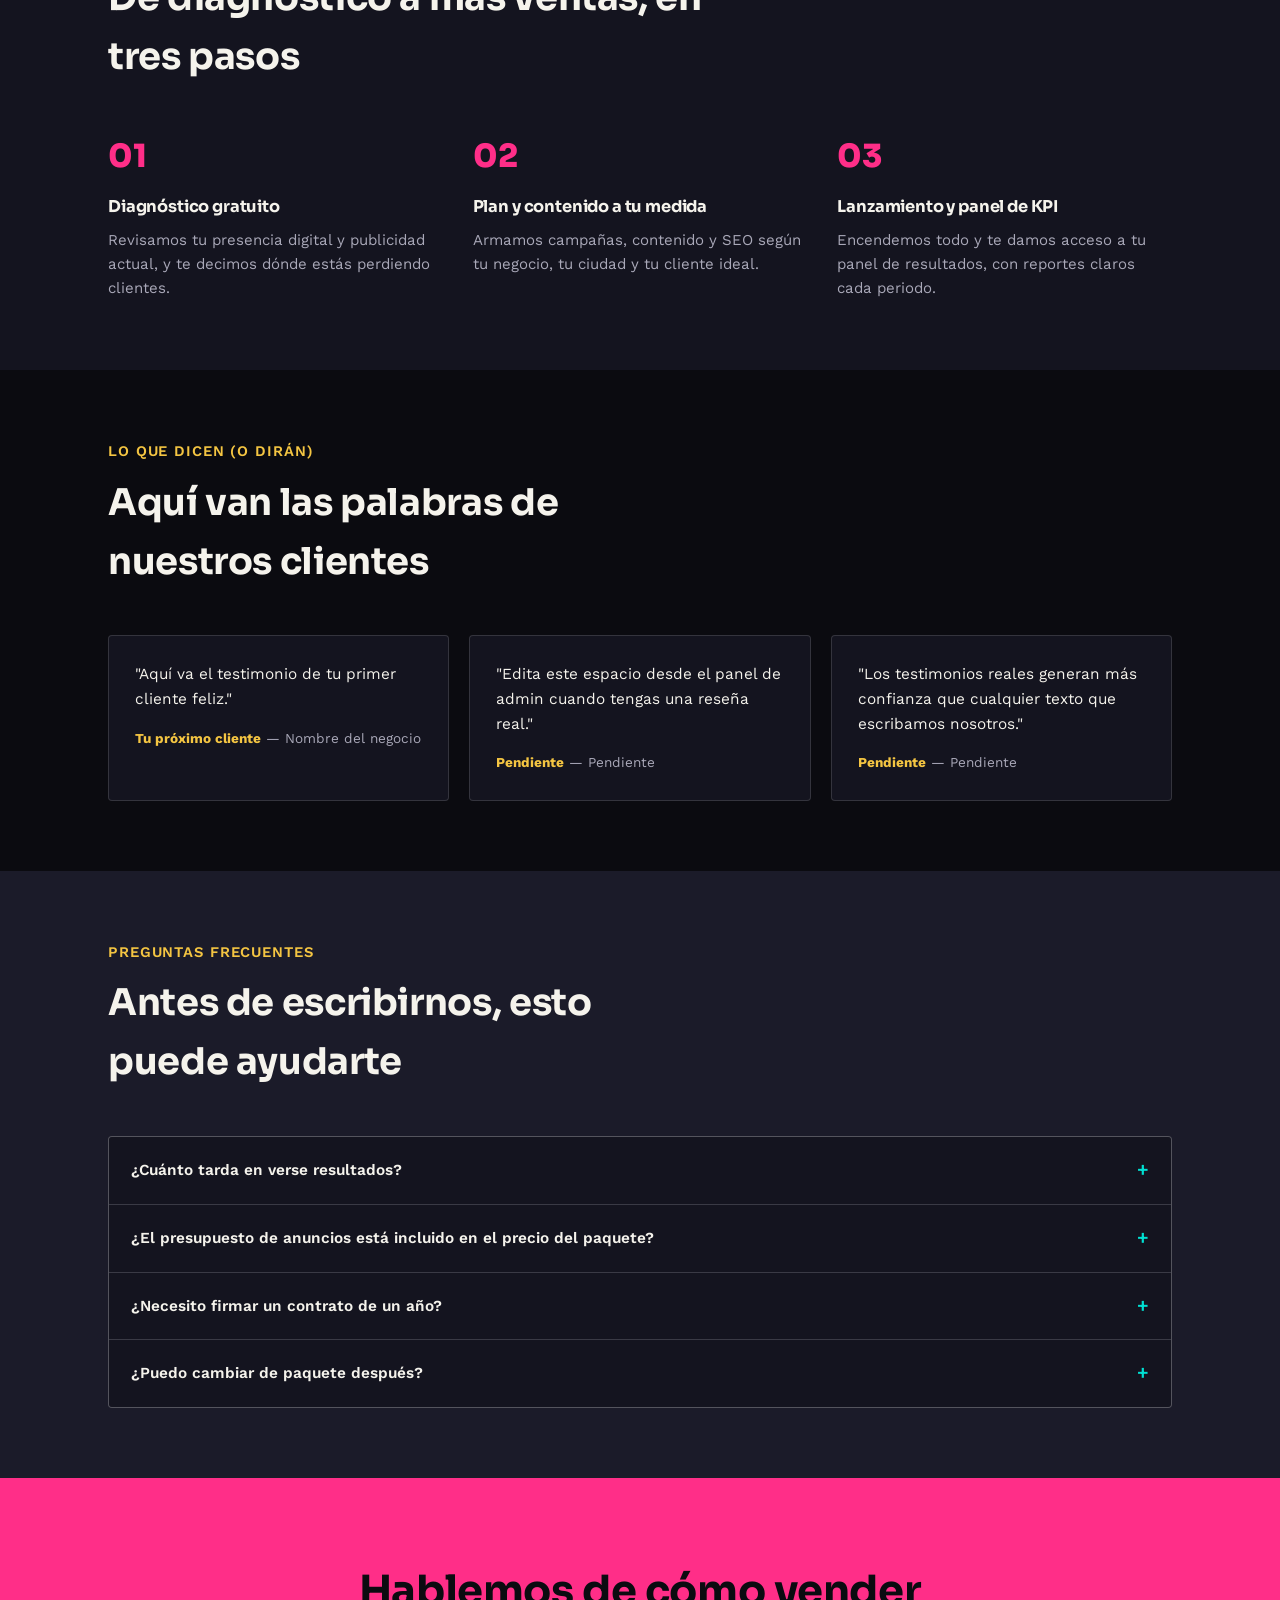
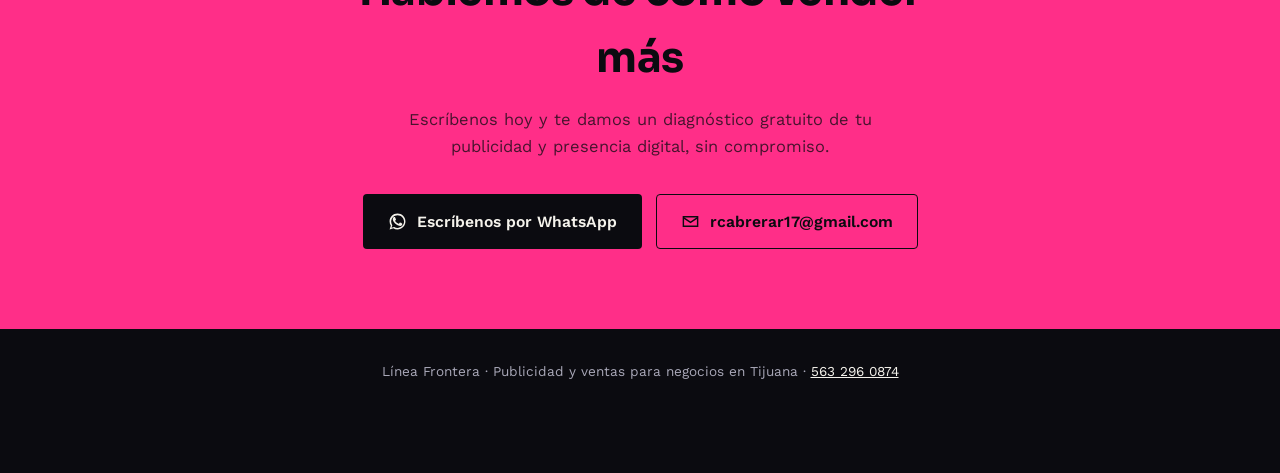
==== commit 26d03afb: "Add files via upload" ====
--- a/index.html
+++ b/index.html
@@ -3,8 +3,8 @@
 <head>
 <meta charset="UTF-8">
 <meta name="viewport" content="width=device-width, initial-scale=1.0">
-<title>Línea Frontera — Publicidad y ventas para clínicas en Tijuana</title>
-<meta name="description" content="Agencia de publicidad, contenido y SEO local en Tijuana enfocada en generar más pacientes y más ventas, con paneles de KPI claros.">
+<title>Línea Frontera — Publicidad, contenido y SEO en Tijuana</title>
+<meta name="description" content="Agencia de publicidad, contenido y SEO local en Tijuana. Contenido que se ve increíble y resultados que se ven en tu panel de ventas.">
 <link rel="stylesheet" href="styles.css">
 </head>
 <body>
@@ -15,7 +15,7 @@
     <div class="nav-links" id="navLinks">
       <a class="link" href="#servicios">Servicios</a>
       <a class="link" href="#paquetes">Paquetes</a>
-      <a class="link" href="#kpi">Resultados</a>
+      <a class="link" href="#resultados">Resultados</a>
       <a class="link" href="auth.html">Iniciar sesión</a>
       <a class="cta-nav" href="auth.html?modo=crear">Crear cuenta</a>
     </div>
@@ -26,15 +26,15 @@
 <section class="hero">
   <div class="blockbg"></div>
   <div class="wrap">
-    <div class="kicker">Publicidad · Contenido · SEO local en Tijuana</div>
-    <h1 id="heroTitle">No vendemos posts.<br>Vendemos <span class="hl">más ventas.</span></h1>
-    <p class="lead" id="heroSubtitle">Línea Frontera diseña y opera campañas de publicidad, contenido y SEO local para clínicas y negocios en Tijuana — todo medido en un panel de KPI claro, no en likes.</p>
+    <div class="kicker" id="heroKicker">Publicidad · Contenido · SEO local en Tijuana</div>
+    <h1 id="heroTitle">Cargando…</h1>
+    <p class="lead" id="heroSubtitle">Cargando…</p>
     <div class="cta-row" id="contacto">
-      <a class="btn btn-primary" href="https://wa.me/525632960874?text=Hola%2C%20quiero%20informaci%C3%B3n%20sobre%20L%C3%ADnea%20Frontera" target="_blank" rel="noopener">
+      <a class="btn btn-primary" id="heroWaBtn" target="_blank" rel="noopener">
         <svg viewBox="0 0 24 24" fill="currentColor"><path d="M17.472 14.382c-.297-.149-1.758-.867-2.03-.967-.273-.099-.471-.148-.67.15-.197.297-.767.966-.94 1.164-.173.198-.347.223-.644.075-.297-.15-1.255-.463-2.39-1.475-.883-.788-1.48-1.761-1.653-2.059-.173-.297-.018-.458.13-.606.134-.133.298-.347.446-.52.149-.174.198-.298.298-.497.099-.198.05-.372-.025-.521-.075-.149-.669-1.612-.916-2.207-.242-.579-.487-.5-.669-.51-.173-.008-.371-.01-.57-.01-.198 0-.52.074-.792.372-.272.297-1.04 1.016-1.04 2.479 0 1.462 1.065 2.875 1.213 3.074.148.198 2.096 3.2 5.077 4.487.709.306 1.262.489 1.694.625.712.227 1.36.195 1.871.118.571-.085 1.758-.719 2.006-1.413.248-.694.248-1.289.173-1.413-.074-.124-.272-.198-.57-.347z"/><path d="M12.014 2C6.486 2 2 6.486 2 12.014c0 1.987.577 3.83 1.577 5.396L2 22l4.706-1.55a9.945 9.945 0 0 0 5.308 1.532h.004c5.528 0 10.014-4.486 10.014-10.014C22.032 6.486 17.546 2 12.014 2zm0 18.14h-.003a8.14 8.14 0 0 1-4.146-1.135l-.297-.176-3.09.994.994-3.033-.193-.312a8.11 8.11 0 0 1-1.257-4.35c0-4.478 3.647-8.126 8.13-8.126 4.478 0 8.126 3.648 8.126 8.13 0 4.478-3.648 8.008-8.264 8.008z"/></svg>
         Escríbenos por WhatsApp
       </a>
-      <a class="btn btn-outline" href="mailto:rcabrerar17@gmail.com?subject=Quiero%20informaci%C3%B3n%20sobre%20L%C3%ADnea%20Frontera&body=Hola%2C%20me%20interesa%20saber%20m%C3%A1s%20sobre%20sus%20servicios.">
+      <a class="btn btn-outline" id="heroEmailBtn">
         <svg viewBox="0 0 24 24" fill="none" stroke="currentColor" stroke-width="1.8"><path d="M3 6h18v12H3z"/><path d="M3 7l9 6 9-6"/></svg>
         Escribir un correo
       </a>
@@ -42,10 +42,19 @@
   </div>
 </section>
 
+<div class="trust-bar">
+  <div class="wrap">
+    <span>📍 Basados en <strong>Tijuana</strong></span>
+    <span>🎯 Enfocados en <strong>resultados medibles</strong></span>
+    <span>🎨 Contenido que <strong>se ve increíble</strong></span>
+    <span>📊 Panel de KPI <strong>incluido</strong></span>
+  </div>
+</div>
+
 <div class="strip">
   <div class="wrap">
-    <h2>Contenido bonito no llena la agenda. Un sistema completo, sí.</h2>
-    <p>Publicidad, contenido y SEO local trabajando juntos, con una sola meta: que más gente encuentre tu negocio, confíe y compre. Todo reportado en números, no en impresiones vacías.</p>
+    <h2 id="stripTitle">Cargando…</h2>
+    <p id="stripText">Cargando…</p>
   </div>
 </div>
 
@@ -55,20 +64,7 @@
       <div class="kicker">Lo que hacemos</div>
       <h2>Tres piezas, un solo resultado: más ventas</h2>
     </div>
-    <div class="services-grid">
-      <div class="service">
-        <h3>Publicidad con enfoque en ventas</h3>
-        <p>Campañas en Meta y Google optimizadas para citas y compras, no para alcance. Presupuesto claro y ajustes semanales según lo que sí convierte.</p>
-      </div>
-      <div class="service">
-        <h3>Creación de contenido</h3>
-        <p>Fotografía, video corto y piezas para redes que generan confianza real — pensado para mover a la gente a agendar, no solo a dar like.</p>
-      </div>
-      <div class="service">
-        <h3>SEO local para vender más</h3>
-        <p>No solo posicionamos tu ficha de Google: la conectamos con ofertas, reseñas y llamados a la acción para que cada búsqueda se convierta en cliente.</p>
-      </div>
-    </div>
+    <div class="services-grid" id="servicesGrid"></div>
   </div>
 </section>
 
@@ -79,47 +75,12 @@
       <h2>Precios accesibles, pensados para negocios locales</h2>
       <p>Sin contratos forzosos de un año. El presupuesto de anuncios se paga aparte, directo a Meta o Google — nunca inflamos ese número.</p>
     </div>
-    <div class="pkg-grid">
-      <div class="pkg">
-        <h3>Arranque</h3>
-        <div class="price"><span id="priceArranque">$4,900</span> <small>MXN / mes</small></div>
-        <ul>
-          <li>SEO local y ficha de Google optimizada</li>
-          <li>Gestión de reseñas</li>
-          <li>4 piezas de contenido al mes</li>
-          <li>Reporte mensual de resultados</li>
-        </ul>
-        <a class="btn btn-outline" href="auth.html?modo=crear&amp;paquete=Arranque">Elegir Arranque</a>
-      </div>
-      <div class="pkg featured">
-        <h3>Crecimiento</h3>
-        <div class="price"><span id="priceCrecimiento">$9,900</span> <small>MXN / mes</small></div>
-        <ul>
-          <li>Todo lo de Arranque</li>
-          <li>Campañas de publicidad en Meta y Google</li>
-          <li>8 piezas de contenido al mes</li>
-          <li>Panel de KPI con acceso en línea</li>
-          <li>Reporte quincenal + ajustes de campaña</li>
-        </ul>
-        <a class="btn btn-primary" href="auth.html?modo=crear&amp;paquete=Crecimiento">Elegir Crecimiento</a>
-      </div>
-      <div class="pkg">
-        <h3>Dominancia</h3>
-        <div class="price"><span id="priceDominancia">$16,500</span> <small>MXN / mes</small></div>
-        <ul>
-          <li>Todo lo de Crecimiento</li>
-          <li>Contenido ilimitado dentro de calendario</li>
-          <li>Optimización semanal de campañas</li>
-          <li>Panel de KPI dedicado + reporte semanal</li>
-          <li>Estrategia de expansión a nuevas sucursales</li>
-        </ul>
-        <a class="btn btn-outline" href="auth.html?modo=crear&amp;paquete=Dominancia">Elegir Dominancia</a>
-      </div>
-    </div>
+    <div class="pkg-grid" id="pkgGrid"></div>
+    <p class="pkg-note">¿Aún no sabes cuál elegir? <a href="https://wa.me/525632960874?text=Hola%2C%20no%20s%C3%A9%20qu%C3%A9%20paquete%20me%20conviene" style="color:var(--cyan)" target="_blank" rel="noopener">Pregúntanos por WhatsApp</a>, sin compromiso.</p>
   </div>
 </section>
 
-<section class="kpi" id="kpi">
+<section class="kpi" id="resultados">
   <div class="wrap">
     <div class="section-head">
       <div class="kicker">Panel de resultados</div>
@@ -134,22 +95,22 @@
       <div class="kpi-cards">
         <div class="kpi-card">
           <div class="label">Visitas a tu ficha</div>
-          <div class="value" id="kpiVisitas">3,240</div>
+          <div class="value" id="kpiVisitas">—</div>
           <div class="delta">↑ 18% vs. mes anterior</div>
         </div>
         <div class="kpi-card">
           <div class="label">Clics a WhatsApp</div>
-          <div class="value" id="kpiClics">412</div>
+          <div class="value" id="kpiClics">—</div>
           <div class="delta">↑ 24% vs. mes anterior</div>
         </div>
         <div class="kpi-card">
           <div class="label">Citas agendadas</div>
-          <div class="value" id="kpiCitas">96</div>
+          <div class="value" id="kpiCitas">—</div>
           <div class="delta">↑ 31% vs. mes anterior</div>
         </div>
         <div class="kpi-card">
           <div class="label">Retorno por peso invertido</div>
-          <div class="value" id="kpiRoas">4.1×</div>
+          <div class="value" id="kpiRoas">—</div>
           <div class="delta">↑ 0.6× vs. mes anterior</div>
         </div>
       </div>
@@ -184,26 +145,48 @@
   </div>
 </section>
 
+<section class="testimonials">
+  <div class="wrap">
+    <div class="section-head">
+      <div class="kicker">Lo que dicen (o dirán)</div>
+      <h2>Aquí van las palabras de nuestros clientes</h2>
+    </div>
+    <div class="testi-grid" id="testiGrid"></div>
+  </div>
+</section>
+
+<section class="faq">
+  <div class="wrap">
+    <div class="section-head">
+      <div class="kicker">Preguntas frecuentes</div>
+      <h2>Antes de escribirnos, esto puede ayudarte</h2>
+    </div>
+    <div class="faq-list" id="faqList"></div>
+  </div>
+</section>
+
 <section class="final">
   <div class="wrap">
     <h2>Hablemos de cómo vender más</h2>
     <p>Escríbenos hoy y te damos un diagnóstico gratuito de tu publicidad y presencia digital, sin compromiso.</p>
     <div class="cta-row">
-      <a class="btn btn-primary" href="https://wa.me/525632960874?text=Hola%2C%20quiero%20mi%20diagn%C3%B3stico%20gratuito%20con%20L%C3%ADnea%20Frontera" target="_blank" rel="noopener">
+      <a class="btn btn-primary" id="finalWaBtn" target="_blank" rel="noopener">
         <svg viewBox="0 0 24 24" fill="currentColor"><path d="M17.472 14.382c-.297-.149-1.758-.867-2.03-.967-.273-.099-.471-.148-.67.15-.197.297-.767.966-.94 1.164-.173.198-.347.223-.644.075-.297-.15-1.255-.463-2.39-1.475-.883-.788-1.48-1.761-1.653-2.059-.173-.297-.018-.458.13-.606.134-.133.298-.347.446-.52.149-.174.198-.298.298-.497.099-.198.05-.372-.025-.521-.075-.149-.669-1.612-.916-2.207-.242-.579-.487-.5-.669-.51-.173-.008-.371-.01-.57-.01-.198 0-.52.074-.792.372-.272.297-1.04 1.016-1.04 2.479 0 1.462 1.065 2.875 1.213 3.074.148.198 2.096 3.2 5.077 4.487.709.306 1.262.489 1.694.625.712.227 1.36.195 1.871.118.571-.085 1.758-.719 2.006-1.413.248-.694.248-1.289.173-1.413-.074-.124-.272-.198-.57-.347z"/><path d="M12.014 2C6.486 2 2 6.486 2 12.014c0 1.987.577 3.83 1.577 5.396L2 22l4.706-1.55a9.945 9.945 0 0 0 5.308 1.532h.004c5.528 0 10.014-4.486 10.014-10.014C22.032 6.486 17.546 2 12.014 2zm0 18.14h-.003a8.14 8.14 0 0 1-4.146-1.135l-.297-.176-3.09.994.994-3.033-.193-.312a8.11 8.11 0 0 1-1.257-4.35c0-4.478 3.647-8.126 8.13-8.126 4.478 0 8.126 3.648 8.126 8.13 0 4.478-3.648 8.008-8.264 8.008z"/></svg>
         Escríbenos por WhatsApp
       </a>
-      <a class="btn btn-outline" href="mailto:rcabrerar17@gmail.com?subject=Quiero%20mi%20diagn%C3%B3stico%20gratuito&body=Hola%2C%20me%20interesa%20el%20diagn%C3%B3stico%20gratuito%20de%20L%C3%ADnea%20Frontera.">
+      <a class="btn btn-outline" id="finalEmailBtn">
         <svg viewBox="0 0 24 24" fill="none" stroke="currentColor" stroke-width="1.8"><path d="M3 6h18v12H3z"/><path d="M3 7l9 6 9-6"/></svg>
-        rcabrerar17@gmail.com
+        <span id="finalEmailLabel">Escribir un correo</span>
       </a>
     </div>
   </div>
 </section>
 
 <footer>
-  Línea Frontera · Publicidad y ventas para negocios en Tijuana · <a href="tel:+525632960874">563 296 0874</a>
+  Línea Frontera · Publicidad y ventas para negocios en Tijuana · <a id="footerPhoneLink" href="#"><span id="footerPhoneLabel">—</span></a>
 </footer>
+
+<a class="sticky-wa" id="stickyWaBtn" target="_blank" rel="noopener">💬 Escríbenos por WhatsApp</a>
 
 <script src="script.js"></script>
 </body>
--- a/styles.css
+++ b/styles.css
@@ -42,7 +42,7 @@
 .brand{ font-family:'Sora',sans-serif; font-weight:800; font-size:1.1rem; display:flex; gap:6px; }
 .brand .lf-b{ color: var(--magenta); }
 .brand .lf-f{ color: var(--cyan); }
-.nav-links{ display:flex; align-items:center; gap: 26px; }
+.nav-links{ display:flex; align-items:center; gap: 22px; }
 .nav-links a.link{ font-size:0.92rem; color: var(--muted); text-decoration:none; }
 .nav-links a.link:hover{ color: var(--paper); }
 .cta-nav{
@@ -51,32 +51,33 @@
 }
 .menu-btn{ display:none; background:none; border:none; color:var(--paper); font-size:1.4rem; cursor:pointer; }
 
-@media (max-width: 780px){
+@media (max-width: 820px){
   .nav-links{ display:none; }
   .menu-btn{ display:block; }
   .nav-links.open{
     display:flex; position:absolute; top:64px; left:0; right:0;
     background: var(--ink); flex-direction:column; padding: 20px 28px; gap:16px;
-    border-bottom:1px solid var(--line);
+    border-bottom:1px solid var(--line); align-items:flex-start;
   }
 }
 
 /* HERO */
-.hero{ padding: 84px 0 64px; position:relative; overflow:hidden; }
+.hero{ padding: 76px 0 54px; position:relative; overflow:hidden; }
 .hero .blockbg{
   position:absolute; top:-60px; right:-120px; width:520px; height:520px;
-  background: var(--magenta); filter: blur(0px); opacity:0.18; border-radius:50%;
+  background: var(--magenta); opacity:0.18; border-radius:50%;
 }
 .hero .kicker{ color: var(--cyan); font-weight:600; font-size:0.95rem; margin-bottom:16px; text-transform:uppercase; letter-spacing:0.06em; }
-.hero h1{ font-size: clamp(2.3rem, 5.4vw, 3.9rem); line-height:1.06; max-width:16ch; position:relative; z-index:1; }
+.hero h1{ font-size: clamp(2.3rem, 5.4vw, 3.9rem); line-height:1.06; max-width:17ch; position:relative; z-index:1; }
 .hero h1 .hl{ color: var(--magenta); }
-.hero p.lead{ margin-top:24px; max-width:54ch; font-size:1.12rem; color: var(--muted); position:relative; z-index:1; }
+.hero p.lead{ margin-top:24px; max-width:56ch; font-size:1.12rem; color: var(--muted); position:relative; z-index:1; }
 .cta-row{ margin-top:34px; display:flex; gap:14px; flex-wrap:wrap; position:relative; z-index:1; }
 
 .btn{
   display:inline-flex; align-items:center; gap:10px; padding:14px 24px;
   font-weight:600; font-size:0.98rem; text-decoration:none; border-radius: var(--radius);
   border: 1.5px solid transparent; transition: transform .15s ease, background .15s ease;
+  cursor:pointer;
 }
 .btn:hover{ transform: translateY(-2px); }
 .btn-primary{ background: var(--magenta); color: var(--ink); }
@@ -84,9 +85,16 @@
 .btn-outline{ background:transparent; color: var(--paper); border-color: var(--line); }
 .btn-outline:hover{ border-color: var(--paper); }
 .btn svg{ width:19px; height:19px; flex-shrink:0; }
+.btn-sm{ padding:9px 14px; font-size:0.85rem; }
+
+/* TRUST BAR */
+.trust-bar{ border-top:1px solid var(--line); border-bottom:1px solid var(--line); background: var(--panel); }
+.trust-bar .wrap{ display:flex; flex-wrap:wrap; gap: 10px 34px; padding: 20px 28px; justify-content:center; }
+.trust-bar span{ font-size:0.85rem; color: var(--muted); }
+.trust-bar strong{ color: var(--paper); }
 
 /* STRIP */
-.strip{ background: var(--panel); padding: 46px 0; border-top:1px solid var(--line); border-bottom:1px solid var(--line); }
+.strip{ background: var(--panel); padding: 46px 0; }
 .strip .wrap{ display:grid; grid-template-columns:1.1fr 1fr; gap:40px; align-items:center; }
 .strip h2{ font-size:1.6rem; line-height:1.25; }
 .strip p{ color: var(--muted); }
@@ -99,7 +107,7 @@
 .section-head p{ color: var(--muted); margin-top:12px; }
 
 /* SERVICES */
-section.services{ padding: 78px 0; }
+section.services{ padding: 70px 0; }
 .services-grid{ display:grid; grid-template-columns:repeat(3,1fr); gap:1px; background: var(--line); border:1px solid var(--line); }
 .service{ background: var(--panel); padding:32px 26px; border-top:3px solid var(--magenta); }
 .service:nth-child(2){ border-top-color: var(--cyan); }
@@ -109,7 +117,7 @@
 @media (max-width:760px){ .services-grid{ grid-template-columns:1fr; } }
 
 /* PACKAGES */
-section.packages{ padding: 78px 0; background: var(--panel-2); }
+section.packages{ padding: 70px 0; background: var(--panel-2); }
 .pkg-grid{ display:grid; grid-template-columns:repeat(3,1fr); gap:20px; margin-top:40px; }
 .pkg{ background: var(--panel); border:1px solid var(--line); border-radius: var(--radius); padding: 30px 26px; display:flex; flex-direction:column; }
 .pkg.featured{ border-color: var(--magenta); position:relative; }
@@ -126,10 +134,14 @@
 .pkg ul li{ font-size:0.92rem; color: var(--paper); padding-left:20px; position:relative; }
 .pkg ul li::before{ content:"—"; position:absolute; left:0; color: var(--gold); }
 .pkg .btn{ justify-content:center; width:100%; }
+.pkg .pkg-actions{ display:flex; flex-direction:column; gap:8px; }
+.pkg .pkg-secondary{ text-align:center; font-size:0.82rem; color: var(--muted); text-decoration:none; }
+.pkg .pkg-secondary:hover{ color: var(--paper); }
 @media (max-width:900px){ .pkg-grid{ grid-template-columns:1fr; } }
+.pkg-note{ margin-top:26px; color: var(--muted); font-size:0.85rem; text-align:center; }
 
 /* KPI PREVIEW */
-section.kpi{ padding: 78px 0; }
+section.kpi{ padding: 70px 0; }
 .kpi-panel{ background: var(--panel); border:1px solid var(--line); border-radius: var(--radius); padding: 30px; }
 .kpi-panel-head{ display:flex; justify-content:space-between; align-items:center; margin-bottom: 24px; flex-wrap:wrap; gap:10px; }
 .kpi-panel-head h3{ font-size:1.05rem; }
@@ -146,15 +158,33 @@
 @media (max-width:760px){ .kpi-cards{ grid-template-columns:1fr 1fr; } }
 
 /* PROCESS */
-section.process{ padding: 78px 0; background: var(--panel); }
+section.process{ padding: 70px 0; background: var(--panel); }
 .steps{ display:grid; grid-template-columns:repeat(3,1fr); gap:30px; margin-top:38px; }
 .step .num{ font-family:'Sora',sans-serif; font-size:2rem; font-weight:800; color: var(--magenta); margin-bottom:12px; }
 .step h3{ font-size:1.02rem; margin-bottom:8px; }
 .step p{ color: var(--muted); font-size:0.94rem; }
 @media (max-width:760px){ .steps{ grid-template-columns:1fr; gap:32px; } }
 
+/* TESTIMONIALS */
+section.testimonials{ padding: 70px 0; }
+.testi-grid{ display:grid; grid-template-columns:repeat(3,1fr); gap:20px; margin-top:36px; }
+.testi{ background: var(--panel); border:1px solid var(--line); border-radius: var(--radius); padding:26px; display:flex; flex-direction:column; gap:16px; }
+.testi .quote{ font-size:0.96rem; color: var(--paper); }
+.testi .who{ font-size:0.85rem; color: var(--muted); }
+.testi .who strong{ color: var(--gold); }
+@media (max-width:900px){ .testi-grid{ grid-template-columns:1fr; } }
+
+/* FAQ */
+section.faq{ padding: 70px 0; background: var(--panel-2); }
+.faq-list{ margin-top: 34px; display:flex; flex-direction:column; gap:1px; background: var(--line); border:1px solid var(--line); border-radius: var(--radius); overflow:hidden; }
+.faq-item{ background: var(--panel); }
+.faq-q{ all:unset; display:flex; justify-content:space-between; align-items:center; width:100%; padding: 18px 22px; cursor:pointer; font-weight:600; font-size:0.96rem; box-sizing:border-box; }
+.faq-q .plus{ color: var(--cyan); font-size:1.2rem; flex-shrink:0; margin-left:14px; }
+.faq-a{ max-height:0; overflow:hidden; padding:0 22px; color: var(--muted); font-size:0.92rem; transition: max-height 0.25s ease, padding 0.25s ease; }
+.faq-item.open .faq-a{ max-height: 300px; padding: 0 22px 20px; }
+
 /* FINAL CTA */
-section.final{ background: var(--magenta); color: var(--ink); padding:88px 0; text-align:center; }
+section.final{ background: var(--magenta); color: var(--ink); padding:80px 0; text-align:center; }
 section.final h2{ color: var(--ink); font-size: clamp(1.9rem,4vw,2.6rem); max-width:20ch; margin:0 auto 16px; }
 section.final p{ color: rgba(11,11,16,0.75); max-width:48ch; margin:0 auto 30px; font-size:1.03rem; }
 section.final .cta-row{ justify-content:center; }
@@ -163,8 +193,16 @@
 section.final .btn-outline{ border-color: var(--ink); color: var(--ink); }
 section.final .btn-outline:hover{ background: var(--ink); color: var(--paper); }
 
-footer{ padding: 32px 0; text-align:center; color: var(--muted); font-size:0.85rem; background: var(--ink); }
+footer{ padding: 32px 0 90px; text-align:center; color: var(--muted); font-size:0.85rem; background: var(--ink); }
 footer a{ color: var(--paper); }
+
+/* STICKY MOBILE WHATSAPP BAR */
+.sticky-wa{
+  display:none; position:fixed; bottom:0; left:0; right:0; z-index:60;
+  background: var(--magenta); color: var(--ink); text-decoration:none;
+  padding: 14px; text-align:center; font-weight:700; font-size:0.95rem;
+}
+@media (max-width: 700px){ .sticky-wa{ display:block; } }
 
 /* ===== ADMIN DEMO PANEL ===== */
 .admin-body{ background: var(--ink); min-height:100vh; }
@@ -186,7 +224,7 @@
 .sidebar .back{ margin-top:auto; font-size:0.85rem; color: var(--muted); text-decoration:none; }
 .sidebar .back:hover{ color: var(--paper); }
 
-.admin-main{ flex-grow:1; padding: 28px 34px; max-width: 1100px; }
+.admin-main{ flex-grow:1; padding: 28px 34px 70px; max-width: 1200px; }
 .admin-topbar{ display:flex; justify-content:space-between; align-items:center; margin-bottom: 26px; flex-wrap:wrap; gap:12px; }
 .admin-topbar h1{ font-size:1.3rem; }
 .range-select{
@@ -210,17 +248,49 @@
 .table-card h3{ font-size:0.98rem; margin-bottom:18px; }
 table{ width:100%; border-collapse: collapse; font-size:0.88rem; }
 th{ text-align:left; color: var(--muted); font-weight:500; padding: 8px 10px; border-bottom:1px solid var(--line); }
-td{ padding: 11px 10px; border-bottom:1px solid var(--line); }
+td{ padding: 11px 10px; border-bottom:1px solid var(--line); vertical-align: top; }
 .status{ padding: 3px 10px; border-radius:999px; font-size:0.76rem; font-weight:600; }
 .status.nueva{ background: rgba(0,224,211,0.16); color: var(--cyan); }
 .status.contactada{ background: rgba(244,197,66,0.16); color: var(--gold); }
 .status.agendada{ background: rgba(255,46,136,0.16); color: var(--magenta); }
+.status.activo{ background: rgba(0,224,211,0.16); color: var(--cyan); }
+.status.pausado{ background: rgba(244,197,66,0.16); color: var(--gold); }
 
 .content-grid{ display:grid; grid-template-columns:repeat(3,1fr); gap:16px; }
 .content-item{ background: var(--panel); border:1px solid var(--line); border-radius: var(--radius); padding:18px; }
 .content-item .tag{ font-size:0.75rem; color: var(--gold); font-weight:600; margin-bottom:8px; display:block; }
 .content-item h4{ font-family:'Sora',sans-serif; font-size:0.95rem; margin-bottom:6px; }
 .content-item p{ color: var(--muted); font-size:0.85rem; }
+
+.btn-ghost{ all:unset; cursor:pointer; color: var(--cyan); font-size:0.85rem; font-weight:600; }
+.btn-ghost:hover{ text-decoration:underline; }
+.btn-danger{ all:unset; cursor:pointer; color: var(--magenta); font-size:0.85rem; font-weight:600; }
+.btn-danger:hover{ text-decoration:underline; }
+
+/* EDITOR (monster control panel) */
+.editor-section{ background: var(--panel); border:1px solid var(--line); border-radius: var(--radius); margin-bottom:18px; overflow:hidden; }
+.editor-section-head{ all:unset; display:flex; justify-content:space-between; align-items:center; width:100%; box-sizing:border-box; padding: 18px 22px; cursor:pointer; }
+.editor-section-head h3{ font-size:1rem; }
+.editor-section-head .plus{ color: var(--cyan); font-size:1.2rem; }
+.editor-section-body{ display:none; padding: 0 22px 22px; flex-direction:column; gap: 8px; }
+.editor-section.open .editor-section-body{ display:flex; }
+.editor-section label{ font-size:0.8rem; color: var(--muted); margin-top:10px; }
+.editor-section input, .editor-section textarea, .editor-section select{
+  background: var(--panel-2); border:1px solid var(--line); color: var(--paper);
+  padding: 10px 12px; border-radius: 4px; font-family:'Work Sans',sans-serif; font-size:0.9rem; width:100%;
+}
+.editor-subcard{ border:1px solid var(--line); border-radius:4px; padding:14px; margin-top:12px; background: var(--panel-2); }
+.editor-subcard-title{ font-size:0.82rem; color: var(--gold); font-weight:600; margin-bottom:6px; }
+.editor-toolbar{ display:flex; gap:12px; align-items:center; flex-wrap:wrap; margin: 24px 0 40px; position:sticky; bottom:0; background: var(--ink); padding:14px 0; border-top:1px solid var(--line); }
+.save-msg{ color: var(--cyan); font-size:0.85rem; }
+.json-box{ font-family: monospace; font-size:0.8rem; min-height:220px; white-space:pre; }
+
+/* CLIENT INLINE EDIT ROW */
+.edit-row{ background: var(--panel-2); }
+.edit-row td{ padding: 16px 10px; }
+.edit-grid{ display:grid; grid-template-columns: repeat(4,1fr); gap:10px; margin-bottom:10px; }
+.edit-grid label{ font-size:0.75rem; color: var(--muted); display:block; margin-bottom:4px; }
+.edit-grid input, .edit-grid select{ width:100%; background: var(--panel); border:1px solid var(--line); color:var(--paper); padding:8px; border-radius:4px; font-size:0.85rem; }
 
 @media (max-width: 900px){
   .admin-shell{ flex-direction:column; }
@@ -229,6 +299,7 @@
   .sidebar .back{ display:none; }
   .admin-kpi-cards{ grid-template-columns:1fr 1fr; }
   .content-grid{ grid-template-columns:1fr; }
+  .edit-grid{ grid-template-columns:1fr 1fr; }
 }
 
 /* ===== AUTH (login / crear cuenta) ===== */
